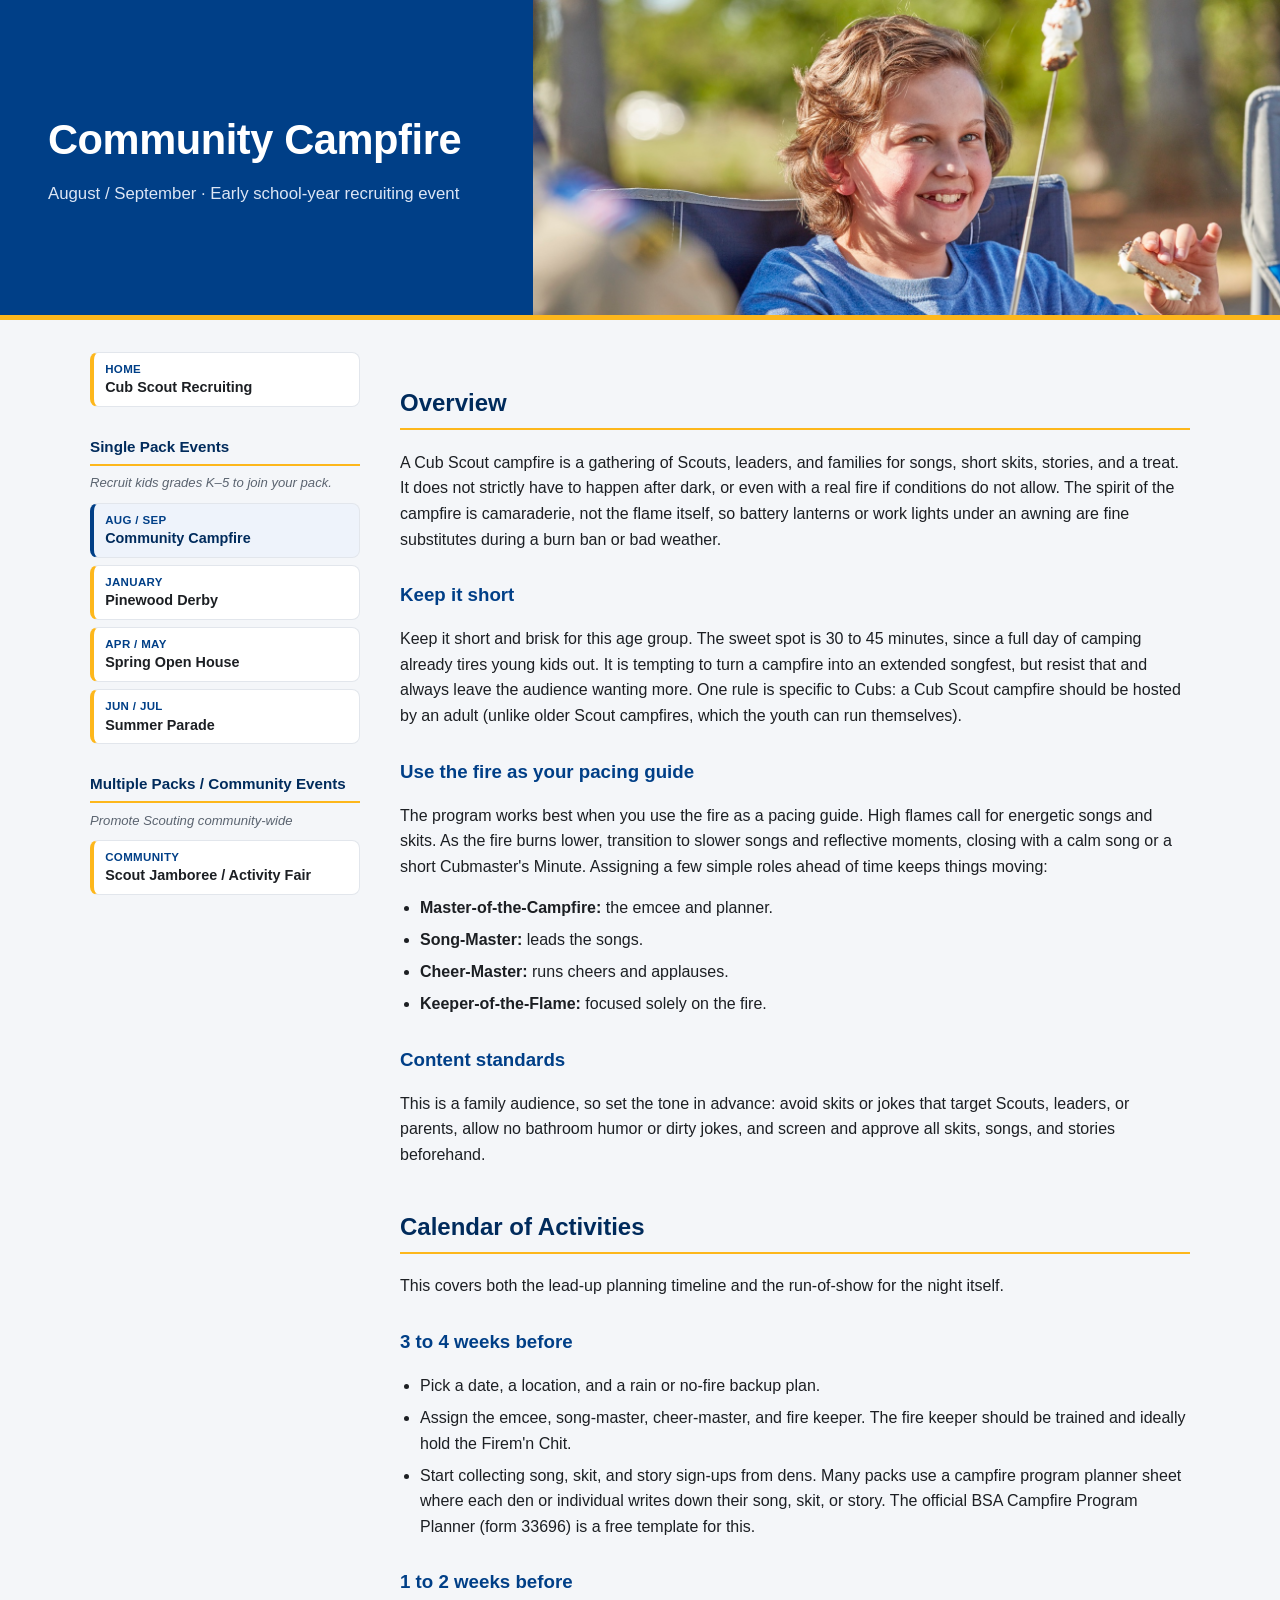
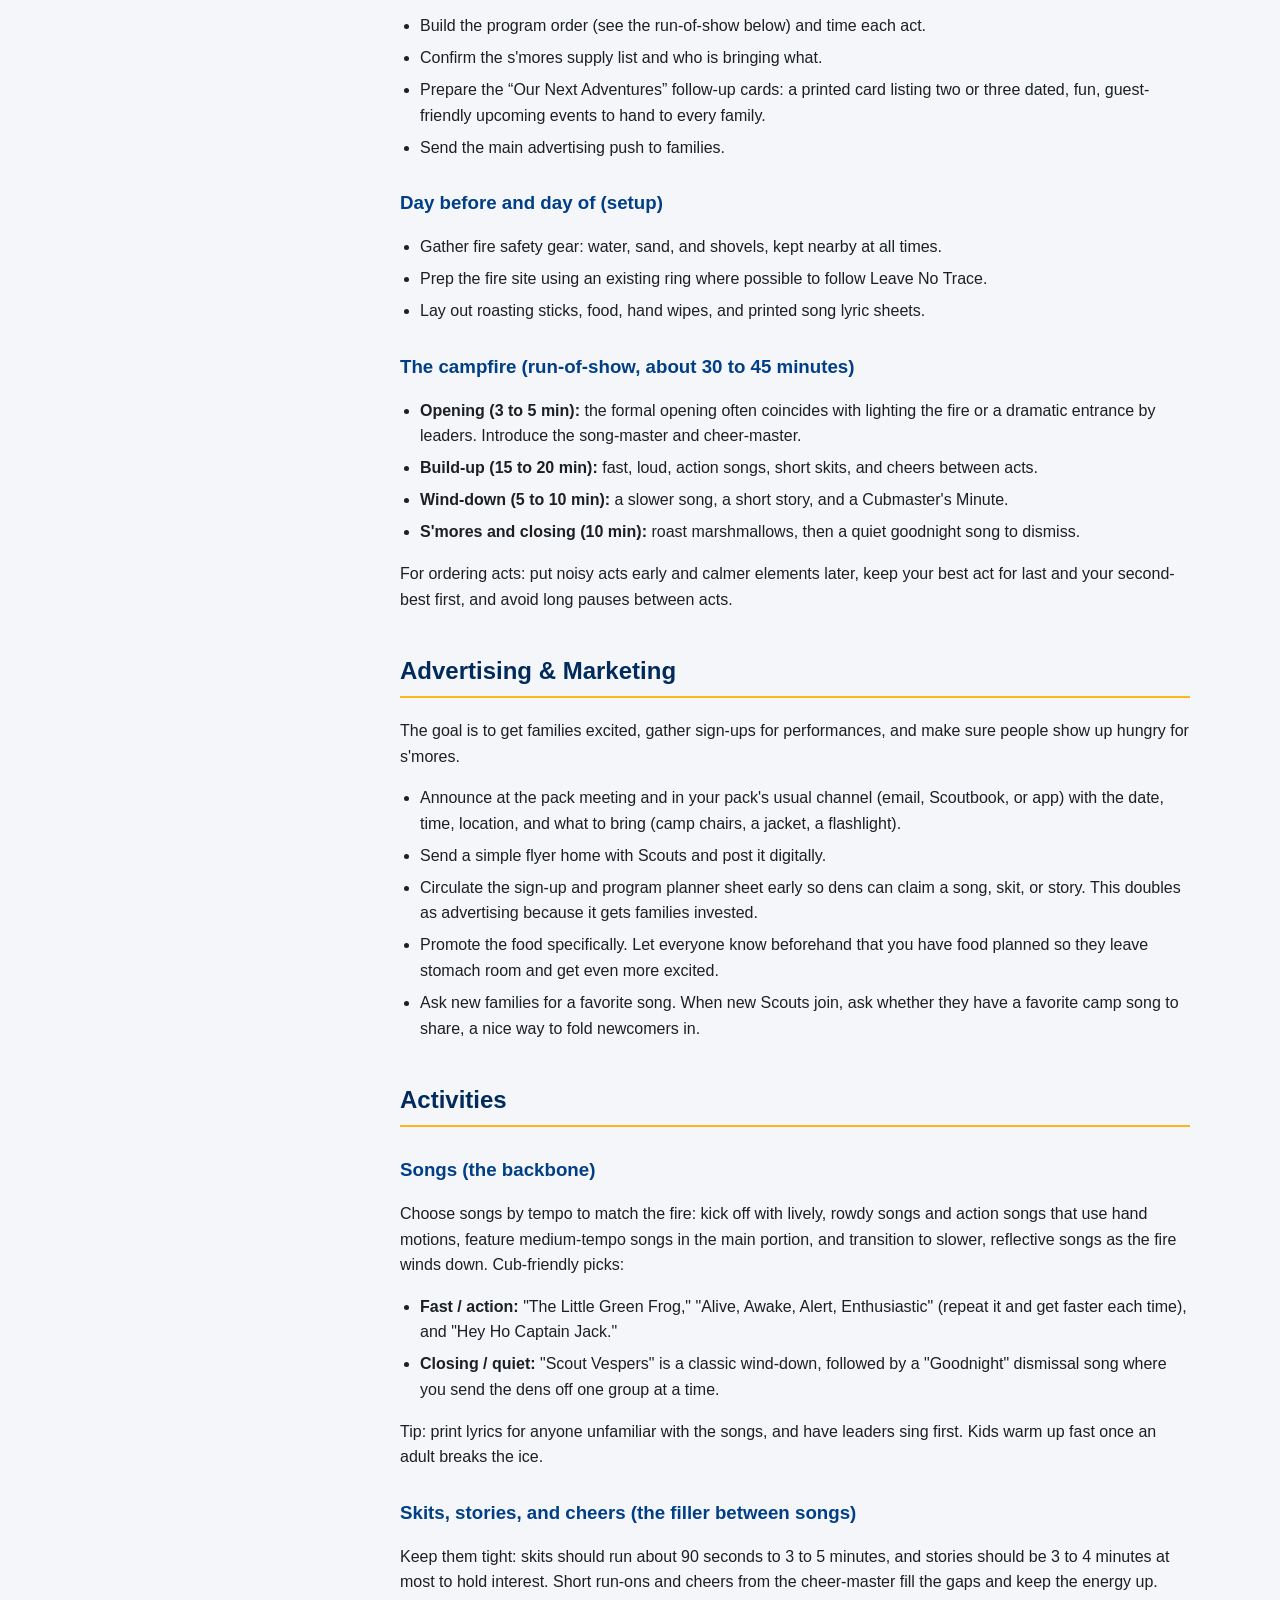
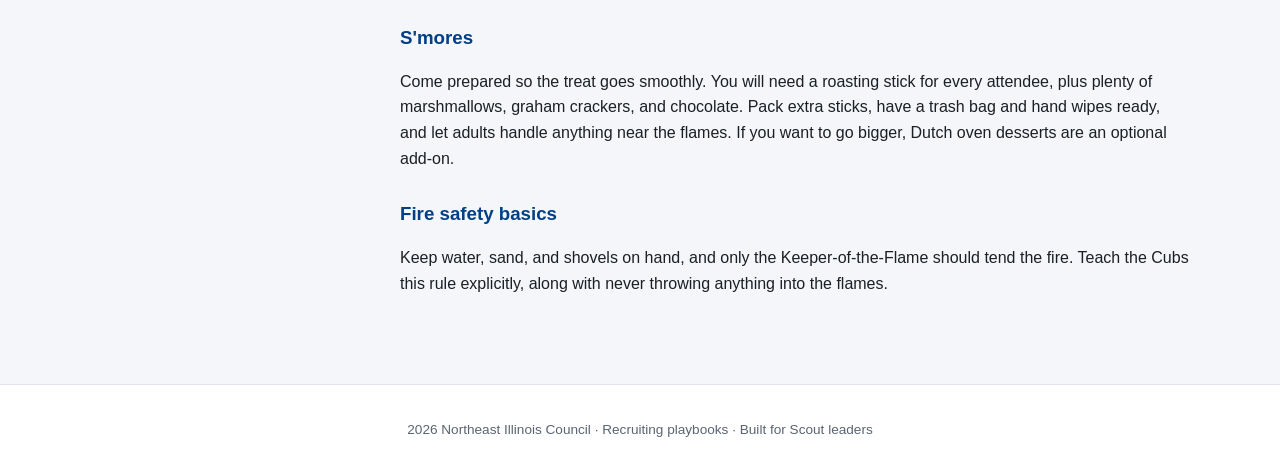
==== events/community-campfire.html @ aeb097b3 "content: add Our Next Adventures follow-up card step to all event pages; main page polish - Add a "p" ====
<!DOCTYPE html>
<html lang="en">
<head>
  <meta charset="UTF-8">
  <meta name="viewport" content="width=device-width, initial-scale=1.0">
  <title>Community Campfire: Cub Scout Recruiting</title>
  <meta name="description" content="August/September early school-year Community Campfire recruiting event playbook.">
  <link rel="stylesheet" href="../styles.css">
</head>
<body>
  <header class="site-header">
    <div class="hero">
      <h1>Community Campfire</h1>
      <p class="tagline">August / September &middot; Early school-year recruiting event</p>
    </div>
    <img class="hero-image" src="../images/community-campfire-hero.jpeg" alt="Community Campfire recruiting event">
  </header>

  <div class="layout">
    <aside class="sidebar" id="site-nav"></aside>

    <main class="content article">
    <section>
      <h2>Overview</h2>
      <p>A Cub Scout campfire is a gathering of Scouts, leaders, and families for songs, short skits, stories, and a treat. It does not strictly have to happen after dark, or even with a real fire if conditions do not allow. The spirit of the campfire is camaraderie, not the flame itself, so battery lanterns or work lights under an awning are fine substitutes during a burn ban or bad weather.</p>

      <h3>Keep it short</h3>
      <p>Keep it short and brisk for this age group. The sweet spot is 30 to 45 minutes, since a full day of camping already tires young kids out. It is tempting to turn a campfire into an extended songfest, but resist that and always leave the audience wanting more. One rule is specific to Cubs: a Cub Scout campfire should be hosted by an adult (unlike older Scout campfires, which the youth can run themselves).</p>

      <h3>Use the fire as your pacing guide</h3>
      <p>The program works best when you use the fire as a pacing guide. High flames call for energetic songs and skits. As the fire burns lower, transition to slower songs and reflective moments, closing with a calm song or a short Cubmaster's Minute. Assigning a few simple roles ahead of time keeps things moving:</p>
      <ul>
        <li><strong>Master-of-the-Campfire:</strong> the emcee and planner.</li>
        <li><strong>Song-Master:</strong> leads the songs.</li>
        <li><strong>Cheer-Master:</strong> runs cheers and applauses.</li>
        <li><strong>Keeper-of-the-Flame:</strong> focused solely on the fire.</li>
      </ul>

      <h3>Content standards</h3>
      <p>This is a family audience, so set the tone in advance: avoid skits or jokes that target Scouts, leaders, or parents, allow no bathroom humor or dirty jokes, and screen and approve all skits, songs, and stories beforehand.</p>
    </section>

    <section>
      <h2>Calendar of Activities</h2>
      <p>This covers both the lead-up planning timeline and the run-of-show for the night itself.</p>

      <h3>3 to 4 weeks before</h3>
      <ul>
        <li>Pick a date, a location, and a rain or no-fire backup plan.</li>
        <li>Assign the emcee, song-master, cheer-master, and fire keeper. The fire keeper should be trained and ideally hold the Firem'n Chit.</li>
        <li>Start collecting song, skit, and story sign-ups from dens. Many packs use a campfire program planner sheet where each den or individual writes down their song, skit, or story. The official BSA Campfire Program Planner (form 33696) is a free template for this.</li>
      </ul>

      <h3>1 to 2 weeks before</h3>
      <ul>
        <li>Build the program order (see the run-of-show below) and time each act.</li>
        <li>Confirm the s'mores supply list and who is bringing what.</li>
        <li>Prepare the &ldquo;Our Next Adventures&rdquo; follow-up cards: a printed card listing two or three dated, fun, guest-friendly upcoming events to hand to every family.</li>
        <li>Send the main advertising push to families.</li>
      </ul>

      <h3>Day before and day of (setup)</h3>
      <ul>
        <li>Gather fire safety gear: water, sand, and shovels, kept nearby at all times.</li>
        <li>Prep the fire site using an existing ring where possible to follow Leave No Trace.</li>
        <li>Lay out roasting sticks, food, hand wipes, and printed song lyric sheets.</li>
      </ul>

      <h3>The campfire (run-of-show, about 30 to 45 minutes)</h3>
      <ul>
        <li><strong>Opening (3 to 5 min):</strong> the formal opening often coincides with lighting the fire or a dramatic entrance by leaders. Introduce the song-master and cheer-master.</li>
        <li><strong>Build-up (15 to 20 min):</strong> fast, loud, action songs, short skits, and cheers between acts.</li>
        <li><strong>Wind-down (5 to 10 min):</strong> a slower song, a short story, and a Cubmaster's Minute.</li>
        <li><strong>S'mores and closing (10 min):</strong> roast marshmallows, then a quiet goodnight song to dismiss.</li>
      </ul>
      <p>For ordering acts: put noisy acts early and calmer elements later, keep your best act for last and your second-best first, and avoid long pauses between acts.</p>
    </section>

    <section>
      <h2>Advertising &amp; Marketing</h2>
      <p>The goal is to get families excited, gather sign-ups for performances, and make sure people show up hungry for s'mores.</p>
      <ul>
        <li>Announce at the pack meeting and in your pack's usual channel (email, Scoutbook, or app) with the date, time, location, and what to bring (camp chairs, a jacket, a flashlight).</li>
        <li>Send a simple flyer home with Scouts and post it digitally.</li>
        <li>Circulate the sign-up and program planner sheet early so dens can claim a song, skit, or story. This doubles as advertising because it gets families invested.</li>
        <li>Promote the food specifically. Let everyone know beforehand that you have food planned so they leave stomach room and get even more excited.</li>
        <li>Ask new families for a favorite song. When new Scouts join, ask whether they have a favorite camp song to share, a nice way to fold newcomers in.</li>
      </ul>
    </section>

    <section>
      <h2>Activities</h2>

      <h3>Songs (the backbone)</h3>
      <p>Choose songs by tempo to match the fire: kick off with lively, rowdy songs and action songs that use hand motions, feature medium-tempo songs in the main portion, and transition to slower, reflective songs as the fire winds down. Cub-friendly picks:</p>
      <ul>
        <li><strong>Fast / action:</strong> "The Little Green Frog," "Alive, Awake, Alert, Enthusiastic" (repeat it and get faster each time), and "Hey Ho Captain Jack."</li>
        <li><strong>Closing / quiet:</strong> "Scout Vespers" is a classic wind-down, followed by a "Goodnight" dismissal song where you send the dens off one group at a time.</li>
      </ul>
      <p>Tip: print lyrics for anyone unfamiliar with the songs, and have leaders sing first. Kids warm up fast once an adult breaks the ice.</p>

      <h3>Skits, stories, and cheers (the filler between songs)</h3>
      <p>Keep them tight: skits should run about 90 seconds to 3 to 5 minutes, and stories should be 3 to 4 minutes at most to hold interest. Short run-ons and cheers from the cheer-master fill the gaps and keep the energy up.</p>

      <h3>S'mores</h3>
      <p>Come prepared so the treat goes smoothly. You will need a roasting stick for every attendee, plus plenty of marshmallows, graham crackers, and chocolate. Pack extra sticks, have a trash bag and hand wipes ready, and let adults handle anything near the flames. If you want to go bigger, Dutch oven desserts are an optional add-on.</p>

      <h3>Fire safety basics</h3>
      <p>Keep water, sand, and shovels on hand, and only the Keeper-of-the-Flame should tend the fire. Teach the Cubs this rule explicitly, along with never throwing anything into the flames.</p>
    </section>
  </main>
  </div>

  <footer class="site-footer">
    <div class="inner">
      <p id="site-footer-text">Northeast Illinois Council &middot; Recruiting playbooks &middot; Built for Scout leaders</p>
    </div>
  </footer>
  <script src="../nav.js"></script>
</body>
</html>
---- styles.css ----
/* Cub Scout Recruiting — shared styles
   Static-site friendly: no external dependencies, served as-is from R2. */

:root {
  --scout-blue: #003f87;      /* BSA blue */
  --scout-blue-dark: #002b5c;
  --scout-gold: #ce1126;      /* accent red */
  --scout-yellow: #fdb71c;    /* BSA gold */
  --ink: #1c1f23;
  --muted: #5b6470;
  --paper: #ffffff;
  --bg: #f4f6f9;
  --border: #e2e6ec;
  --radius: 10px;
  --maxw: 860px;
}

* { box-sizing: border-box; }

html { -webkit-text-size-adjust: 100%; }

body {
  margin: 0;
  font-family: -apple-system, BlinkMacSystemFont, "Segoe UI", Roboto, Helvetica, Arial, sans-serif;
  line-height: 1.6;
  color: var(--ink);
  background: var(--bg);
}

a { color: var(--scout-blue); }
a:hover { color: var(--scout-blue-dark); }

/* ---- Header / hero ---- */
.site-header {
  background: var(--scout-blue);
  color: #fff;
  border-bottom: 5px solid var(--scout-yellow);
  display: grid;
  grid-template-columns: 5fr 7fr;
  align-items: stretch;
  min-height: 320px;
}

.hero {
  display: flex;
  flex-direction: column;
  justify-content: center;
  padding: 2.5rem clamp(1.25rem, 4vw, 3rem);
}

.hero h1 {
  margin: 0 0 .5rem;
  font-size: clamp(1.8rem, 4vw, 2.6rem);
  letter-spacing: -0.01em;
}

.hero .tagline {
  margin: 0;
  font-size: 1.05rem;
  color: #dce6f5;
  max-width: 60ch;
}

.hero-image {
  width: 100%;
  height: 100%;
  object-fit: cover;
  object-position: center top; /* anchor crop to top so faces stay in frame */
  display: block;
}

/* Stack hero on narrow screens: image on top, text below */
@media (max-width: 760px) {
  .site-header {
    grid-template-columns: 1fr;
    min-height: 0;
  }
  .site-header .hero { order: 2; }
  .site-header .hero-image {
    order: 1;
    height: auto;
    max-height: 280px;
  }
}

/* ---- Layout ---- */
main {
  max-width: var(--maxw);
  margin: 0 auto;
  padding: 2rem 1.25rem 3rem;
}

/* Two-column layout: left nav sidebar + content */
.layout {
  max-width: 1140px;
  margin: 0 auto;
  padding: 2rem 1.25rem 3rem;
  display: grid;
  grid-template-columns: 270px 1fr;
  gap: 2.5rem;
  align-items: start;
}

.layout main { max-width: none; margin: 0; padding: 0; }

.sidebar { position: sticky; top: 1rem; }

.nav-group { margin-bottom: 1.75rem; }

.nav-group h2 {
  font-size: .95rem;
  color: var(--scout-blue-dark);
  border-bottom: 2px solid var(--scout-yellow);
  padding-bottom: .3rem;
  margin: 0 0 .4rem;
}

.nav-group .objective {
  font-size: .82rem;
  margin: 0 0 .6rem;
}

.side-nav {
  list-style: none;
  margin: 0;
  padding: 0;
  display: grid;
  gap: .45rem;
}

.side-nav a {
  display: block;
  background: var(--paper);
  border: 1px solid var(--border);
  border-left: 4px solid var(--scout-yellow);
  border-radius: 8px;
  padding: .55rem .7rem;
  text-decoration: none;
  color: var(--ink);
  font-weight: 600;
  font-size: .9rem;
  line-height: 1.3;
  transition: border-color .15s, box-shadow .15s, transform .05s;
}

.side-nav a:hover {
  border-left-color: var(--scout-blue);
  box-shadow: 0 2px 8px rgba(0, 63, 135, 0.08);
  transform: translateY(-1px);
}

.side-nav .when {
  display: block;
  color: var(--scout-blue);
  font-weight: 700;
  font-size: .72rem;
  text-transform: uppercase;
  letter-spacing: .03em;
  margin-bottom: .1rem;
}

/* Current page in the shared nav */
.side-nav a[aria-current="page"] {
  border-left-color: var(--scout-blue);
  background: #eef3fb;
  color: var(--scout-blue-dark);
}

@media (max-width: 760px) {
  .layout {
    grid-template-columns: 1fr;
    gap: 1.5rem;
  }
  .sidebar { position: static; }
}

section { margin-bottom: 2.5rem; }

.intro p { font-size: 1.05rem; }

h2 {
  color: var(--scout-blue-dark);
  border-bottom: 2px solid var(--scout-yellow);
  padding-bottom: .35rem;
  margin-top: 2rem;
}

.objective {
  font-style: italic;
  color: var(--muted);
  margin: .25rem 0 1rem;
}

/* ---- Playbook link cards ---- */
.playbook-list {
  list-style: none;
  margin: 0;
  padding: 0;
  display: grid;
  gap: .75rem;
}

.playbook-list a {
  display: block;
  background: var(--paper);
  border: 1px solid var(--border);
  border-left: 5px solid var(--scout-yellow);
  border-radius: var(--radius);
  padding: .9rem 1.1rem;
  text-decoration: none;
  color: var(--ink);
  font-weight: 600;
  transition: border-color .15s, transform .05s, box-shadow .15s;
}

.playbook-list a:hover {
  border-left-color: var(--scout-blue);
  box-shadow: 0 2px 10px rgba(0, 63, 135, 0.08);
  transform: translateY(-1px);
}

.playbook-list .when {
  display: inline-block;
  min-width: 7.5rem;
  color: var(--scout-blue);
  font-weight: 700;
}

/* ---- Breadcrumb / back link on subpages ---- */
.breadcrumb {
  max-width: var(--maxw);
  margin: 0 auto;
  padding: 1rem 1.25rem 0;
  font-size: .9rem;
}

/* ---- Footer ---- */
.site-footer {
  border-top: 1px solid var(--border);
  background: var(--paper);
  color: var(--muted);
  font-size: .85rem;
}

.site-footer .inner {
  max-width: var(--maxw);
  margin: 0 auto;
  padding: 1.25rem;
  text-align: center;
}

/* ---- Article / playbook content ---- */
.article h3 {
  color: var(--scout-blue);
  margin-top: 1.75rem;
  margin-bottom: .4rem;
}

.article h4 {
  color: var(--scout-blue-dark);
  font-size: 1.05rem;
  margin-top: 1.25rem;
  margin-bottom: .3rem;
}

.article ul { padding-left: 1.25rem; }
.article li { margin-bottom: .4rem; }

/* Highlighted callout / pull box */
.callout {
  background: #eef3fb;
  border: 1px solid #d4e0f2;
  border-left: 5px solid var(--scout-blue);
  border-radius: var(--radius);
  padding: 1rem 1.25rem;
  margin: 1.5rem 0;
  text-align: center;
  font-weight: 600;
  color: var(--scout-blue-dark);
}

.callout .lead { display: block; font-weight: 700; margin-bottom: .25rem; }

/* Comparison table (old way vs new way) */
.compare {
  width: 100%;
  border-collapse: collapse;
  margin: 1.25rem 0;
  font-size: .95rem;
}

.compare th, .compare td {
  border: 1px solid var(--border);
  padding: .65rem .85rem;
  text-align: left;
  vertical-align: top;
}

.compare thead th {
  background: var(--scout-blue);
  color: #fff;
}

.compare tbody tr:nth-child(even) td { background: #f8fafc; }

.compare td.new { color: var(--scout-blue-dark); font-weight: 600; }

/* Activities reference table */
.activity-table {
  width: 100%;
  border-collapse: collapse;
  margin: 1.25rem 0;
  font-size: .92rem;
}

.activity-table th,
.activity-table td {
  border: 1px solid var(--border);
  padding: .55rem .7rem;
  text-align: left;
  vertical-align: top;
}

.activity-table thead th {
  background: var(--scout-blue);
  color: #fff;
}

.activity-table tbody td:first-child {
  font-weight: 600;
  color: var(--scout-blue-dark);
  width: 22%;
}

.activity-table tr.cat th {
  background: var(--scout-yellow);
  color: var(--scout-blue-dark);
  font-size: .78rem;
  text-transform: uppercase;
  letter-spacing: .04em;
}

/* ---- Subpage placeholder ---- */
.placeholder {
  background: var(--paper);
  border: 1px dashed var(--border);
  border-radius: var(--radius);
  padding: 1.5rem;
  color: var(--muted);
}
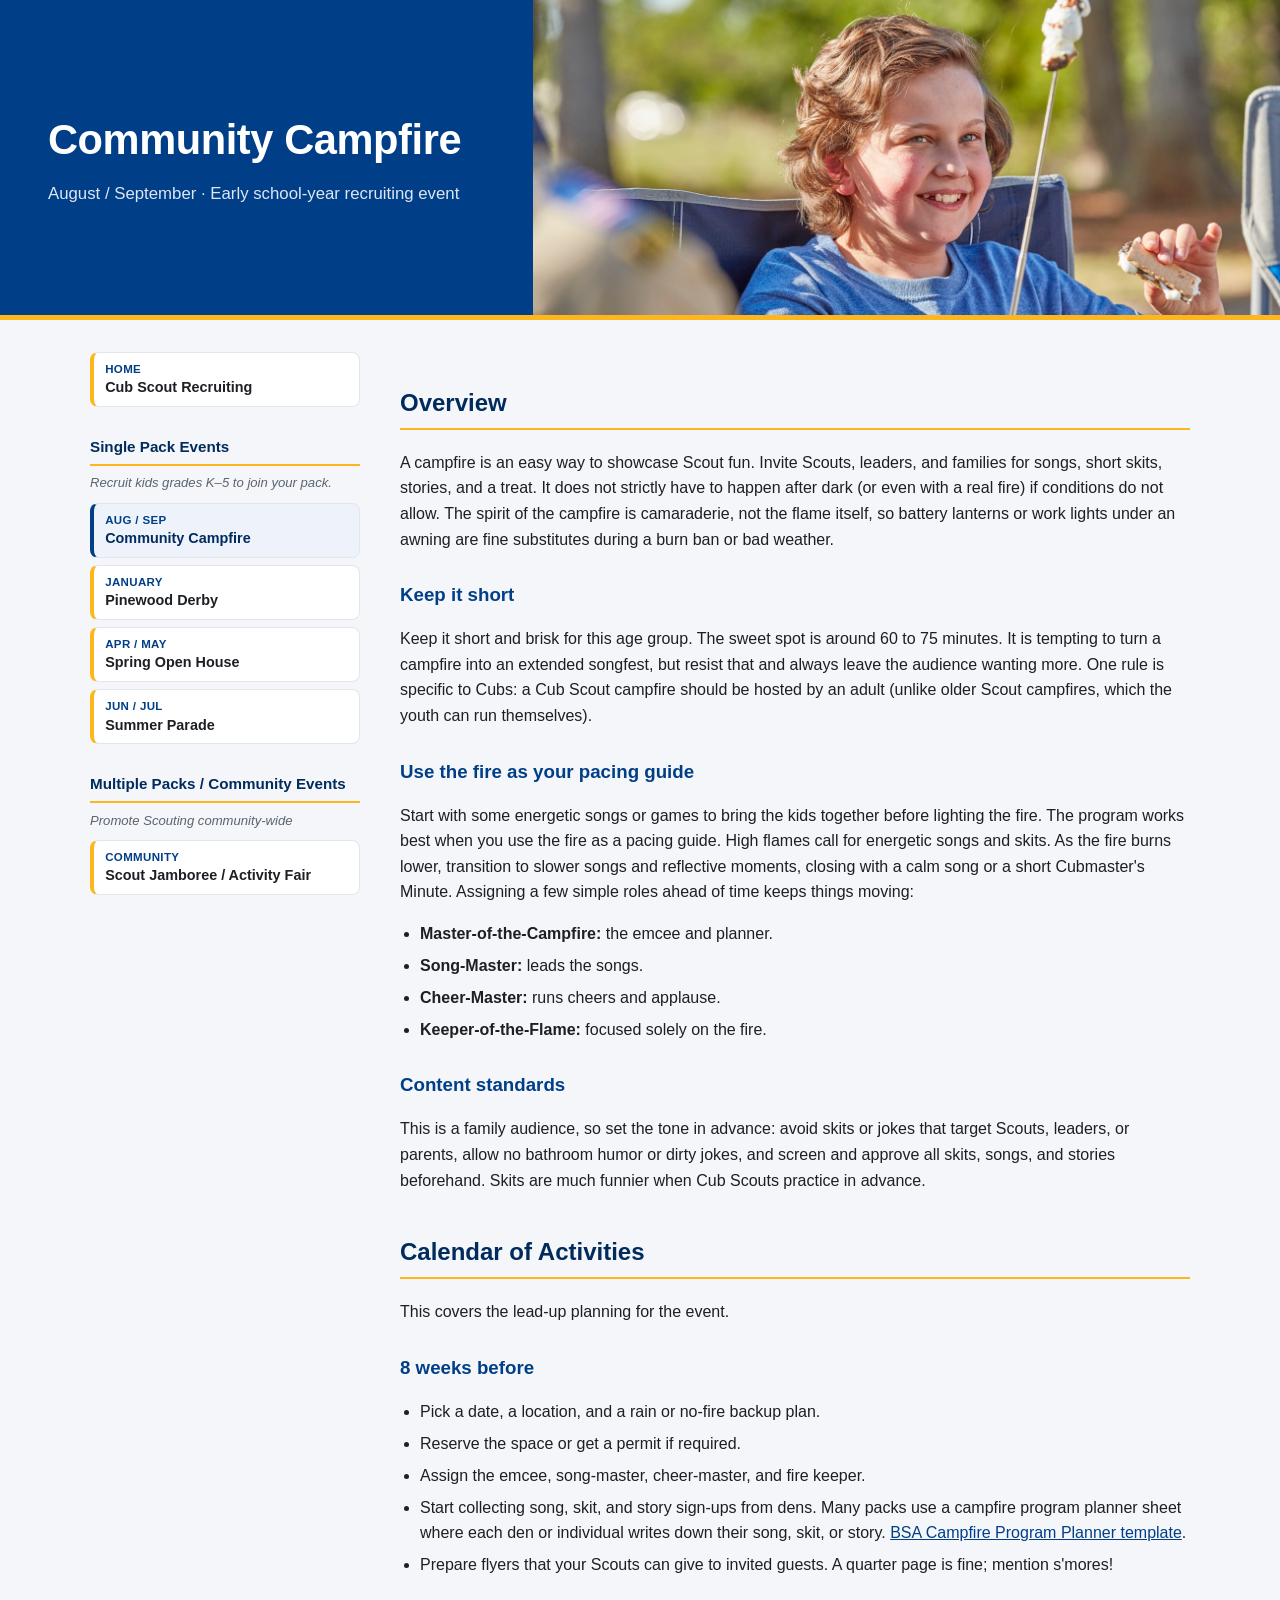
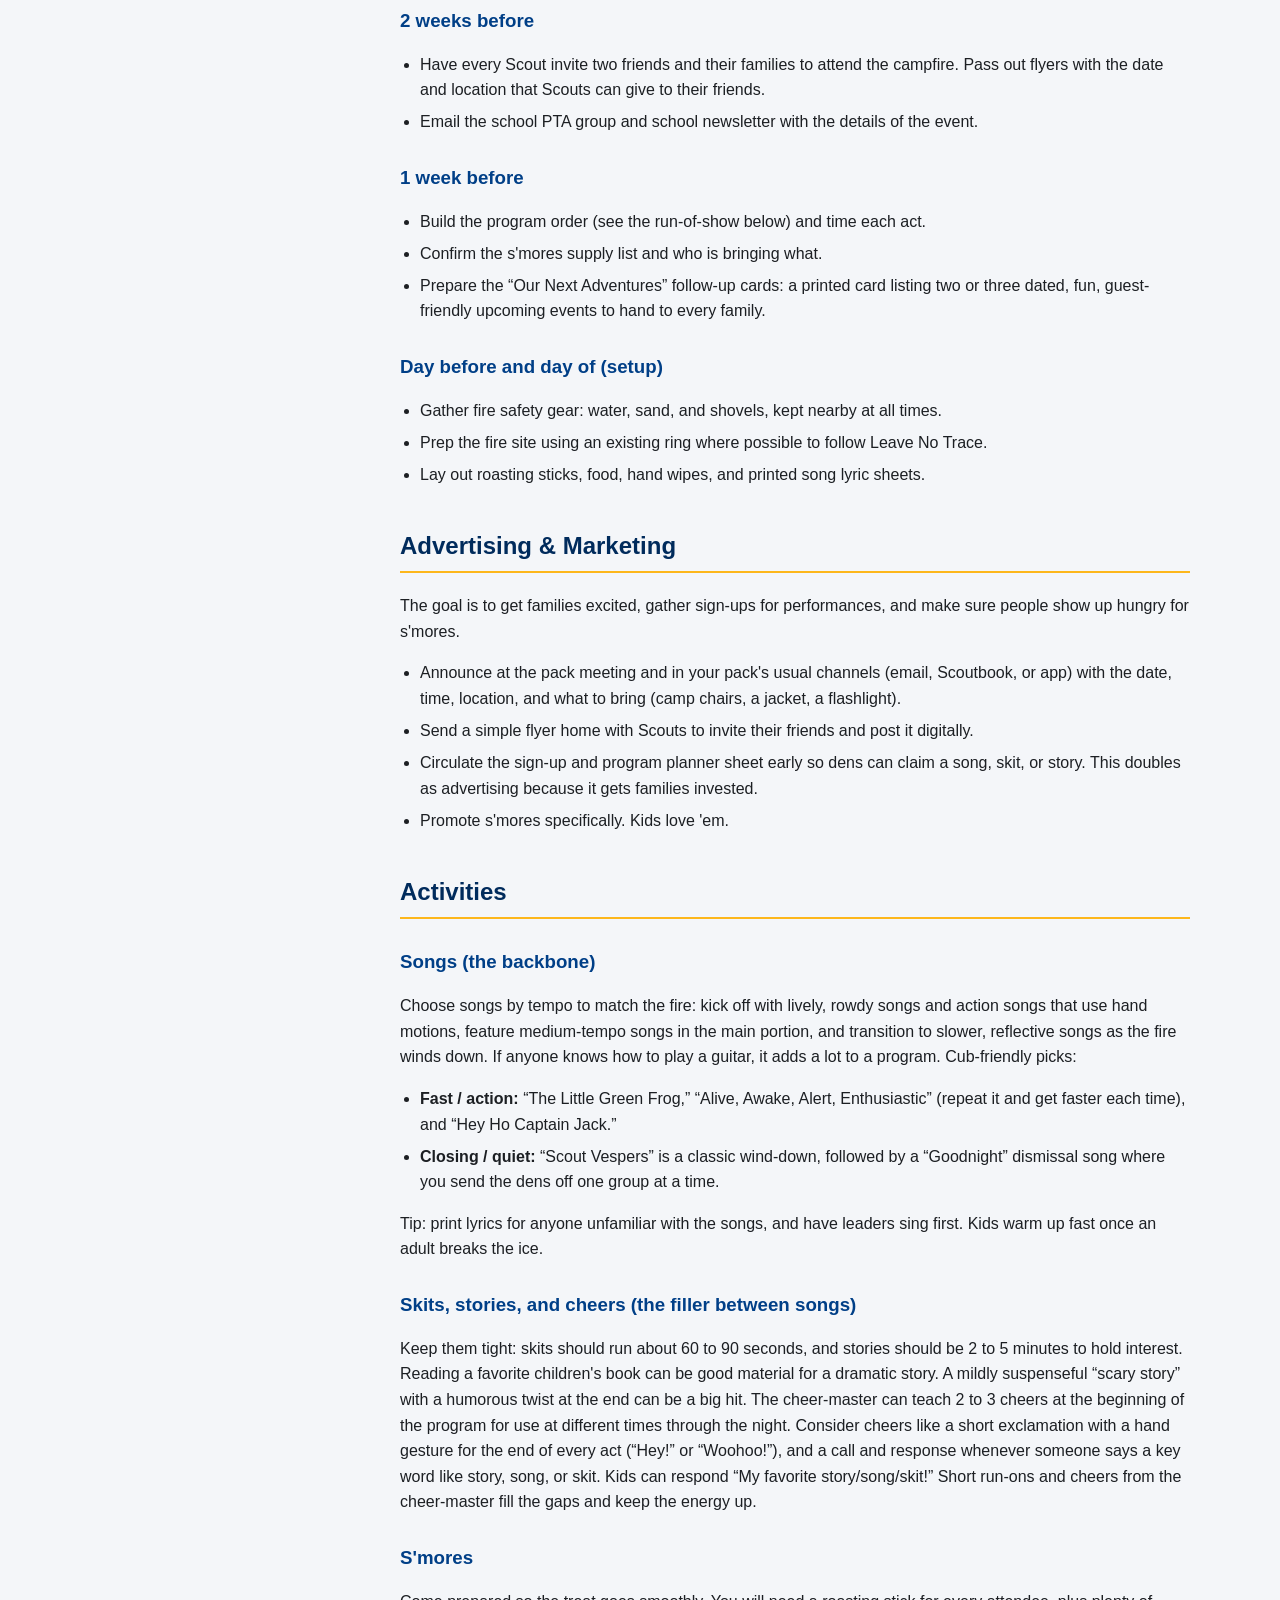
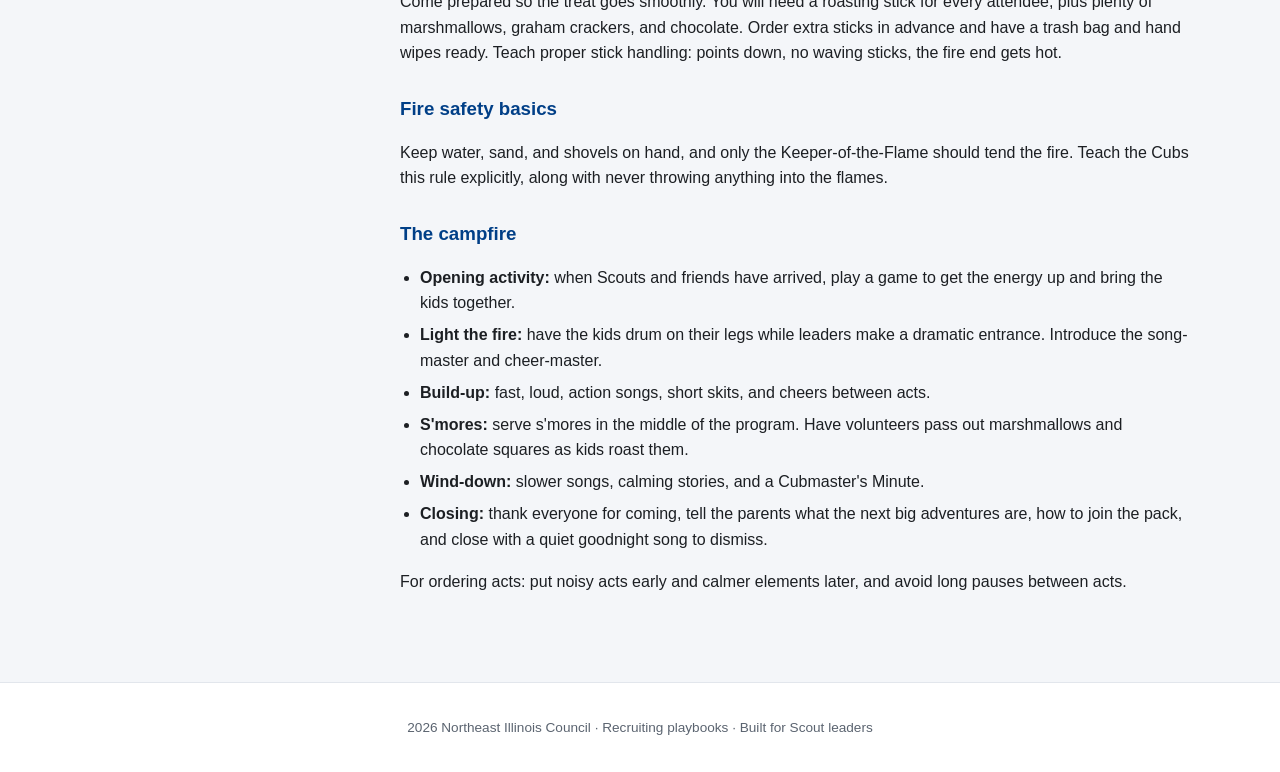
==== commit def8ce3f: "content: polish Community Campfire page - Fix typos/grammar (applause, "if anyone", subject-verb agr" ====
--- a/events/community-campfire.html
+++ b/events/community-campfire.html
@@ -22,41 +22,48 @@
     <main class="content article">
     <section>
       <h2>Overview</h2>
-      <p>A Cub Scout campfire is a gathering of Scouts, leaders, and families for songs, short skits, stories, and a treat. It does not strictly have to happen after dark, or even with a real fire if conditions do not allow. The spirit of the campfire is camaraderie, not the flame itself, so battery lanterns or work lights under an awning are fine substitutes during a burn ban or bad weather.</p>
+      <p>A campfire is an easy way to showcase Scout fun. Invite Scouts, leaders, and families for songs, short skits, stories, and a treat. It does not strictly have to happen after dark (or even with a real fire) if conditions do not allow. The spirit of the campfire is camaraderie, not the flame itself, so battery lanterns or work lights under an awning are fine substitutes during a burn ban or bad weather.</p>
 
       <h3>Keep it short</h3>
-      <p>Keep it short and brisk for this age group. The sweet spot is 30 to 45 minutes, since a full day of camping already tires young kids out. It is tempting to turn a campfire into an extended songfest, but resist that and always leave the audience wanting more. One rule is specific to Cubs: a Cub Scout campfire should be hosted by an adult (unlike older Scout campfires, which the youth can run themselves).</p>
+      <p>Keep it short and brisk for this age group. The sweet spot is around 60 to 75 minutes. It is tempting to turn a campfire into an extended songfest, but resist that and always leave the audience wanting more. One rule is specific to Cubs: a Cub Scout campfire should be hosted by an adult (unlike older Scout campfires, which the youth can run themselves).</p>
 
       <h3>Use the fire as your pacing guide</h3>
-      <p>The program works best when you use the fire as a pacing guide. High flames call for energetic songs and skits. As the fire burns lower, transition to slower songs and reflective moments, closing with a calm song or a short Cubmaster's Minute. Assigning a few simple roles ahead of time keeps things moving:</p>
+      <p>Start with some energetic songs or games to bring the kids together before lighting the fire. The program works best when you use the fire as a pacing guide. High flames call for energetic songs and skits. As the fire burns lower, transition to slower songs and reflective moments, closing with a calm song or a short Cubmaster's Minute. Assigning a few simple roles ahead of time keeps things moving:</p>
       <ul>
         <li><strong>Master-of-the-Campfire:</strong> the emcee and planner.</li>
         <li><strong>Song-Master:</strong> leads the songs.</li>
-        <li><strong>Cheer-Master:</strong> runs cheers and applauses.</li>
+        <li><strong>Cheer-Master:</strong> runs cheers and applause.</li>
         <li><strong>Keeper-of-the-Flame:</strong> focused solely on the fire.</li>
       </ul>
 
       <h3>Content standards</h3>
-      <p>This is a family audience, so set the tone in advance: avoid skits or jokes that target Scouts, leaders, or parents, allow no bathroom humor or dirty jokes, and screen and approve all skits, songs, and stories beforehand.</p>
+      <p>This is a family audience, so set the tone in advance: avoid skits or jokes that target Scouts, leaders, or parents, allow no bathroom humor or dirty jokes, and screen and approve all skits, songs, and stories beforehand. Skits are much funnier when Cub Scouts practice in advance.</p>
     </section>
 
     <section>
       <h2>Calendar of Activities</h2>
-      <p>This covers both the lead-up planning timeline and the run-of-show for the night itself.</p>
+      <p>This covers the lead-up planning for the event.</p>
 
-      <h3>3 to 4 weeks before</h3>
+      <h3>8 weeks before</h3>
       <ul>
         <li>Pick a date, a location, and a rain or no-fire backup plan.</li>
-        <li>Assign the emcee, song-master, cheer-master, and fire keeper. The fire keeper should be trained and ideally hold the Firem'n Chit.</li>
-        <li>Start collecting song, skit, and story sign-ups from dens. Many packs use a campfire program planner sheet where each den or individual writes down their song, skit, or story. The official BSA Campfire Program Planner (form 33696) is a free template for this.</li>
+        <li>Reserve the space or get a permit if required.</li>
+        <li>Assign the emcee, song-master, cheer-master, and fire keeper.</li>
+        <li>Start collecting song, skit, and story sign-ups from dens. Many packs use a campfire program planner sheet where each den or individual writes down their song, skit, or story. <a href="https://filestore.scouting.org/filestore/pdf/33696.pdf">BSA Campfire Program Planner template</a>.</li>
+        <li>Prepare flyers that your Scouts can give to invited guests. A quarter page is fine; mention s'mores!</li>
       </ul>
 
-      <h3>1 to 2 weeks before</h3>
+      <h3>2 weeks before</h3>
+      <ul>
+        <li>Have every Scout invite two friends and their families to attend the campfire. Pass out flyers with the date and location that Scouts can give to their friends.</li>
+        <li>Email the school PTA group and school newsletter with the details of the event.</li>
+      </ul>
+
+      <h3>1 week before</h3>
       <ul>
         <li>Build the program order (see the run-of-show below) and time each act.</li>
         <li>Confirm the s'mores supply list and who is bringing what.</li>
         <li>Prepare the &ldquo;Our Next Adventures&rdquo; follow-up cards: a printed card listing two or three dated, fun, guest-friendly upcoming events to hand to every family.</li>
-        <li>Send the main advertising push to families.</li>
       </ul>
 
       <h3>Day before and day of (setup)</h3>
@@ -65,26 +72,16 @@
         <li>Prep the fire site using an existing ring where possible to follow Leave No Trace.</li>
         <li>Lay out roasting sticks, food, hand wipes, and printed song lyric sheets.</li>
       </ul>
-
-      <h3>The campfire (run-of-show, about 30 to 45 minutes)</h3>
-      <ul>
-        <li><strong>Opening (3 to 5 min):</strong> the formal opening often coincides with lighting the fire or a dramatic entrance by leaders. Introduce the song-master and cheer-master.</li>
-        <li><strong>Build-up (15 to 20 min):</strong> fast, loud, action songs, short skits, and cheers between acts.</li>
-        <li><strong>Wind-down (5 to 10 min):</strong> a slower song, a short story, and a Cubmaster's Minute.</li>
-        <li><strong>S'mores and closing (10 min):</strong> roast marshmallows, then a quiet goodnight song to dismiss.</li>
-      </ul>
-      <p>For ordering acts: put noisy acts early and calmer elements later, keep your best act for last and your second-best first, and avoid long pauses between acts.</p>
     </section>
 
     <section>
       <h2>Advertising &amp; Marketing</h2>
       <p>The goal is to get families excited, gather sign-ups for performances, and make sure people show up hungry for s'mores.</p>
       <ul>
-        <li>Announce at the pack meeting and in your pack's usual channel (email, Scoutbook, or app) with the date, time, location, and what to bring (camp chairs, a jacket, a flashlight).</li>
-        <li>Send a simple flyer home with Scouts and post it digitally.</li>
+        <li>Announce at the pack meeting and in your pack's usual channels (email, Scoutbook, or app) with the date, time, location, and what to bring (camp chairs, a jacket, a flashlight).</li>
+        <li>Send a simple flyer home with Scouts to invite their friends and post it digitally.</li>
         <li>Circulate the sign-up and program planner sheet early so dens can claim a song, skit, or story. This doubles as advertising because it gets families invested.</li>
-        <li>Promote the food specifically. Let everyone know beforehand that you have food planned so they leave stomach room and get even more excited.</li>
-        <li>Ask new families for a favorite song. When new Scouts join, ask whether they have a favorite camp song to share, a nice way to fold newcomers in.</li>
+        <li>Promote s'mores specifically. Kids love 'em.</li>
       </ul>
     </section>
 
@@ -92,21 +89,32 @@
       <h2>Activities</h2>
 
       <h3>Songs (the backbone)</h3>
-      <p>Choose songs by tempo to match the fire: kick off with lively, rowdy songs and action songs that use hand motions, feature medium-tempo songs in the main portion, and transition to slower, reflective songs as the fire winds down. Cub-friendly picks:</p>
+      <p>Choose songs by tempo to match the fire: kick off with lively, rowdy songs and action songs that use hand motions, feature medium-tempo songs in the main portion, and transition to slower, reflective songs as the fire winds down. If anyone knows how to play a guitar, it adds a lot to a program. Cub-friendly picks:</p>
       <ul>
-        <li><strong>Fast / action:</strong> "The Little Green Frog," "Alive, Awake, Alert, Enthusiastic" (repeat it and get faster each time), and "Hey Ho Captain Jack."</li>
-        <li><strong>Closing / quiet:</strong> "Scout Vespers" is a classic wind-down, followed by a "Goodnight" dismissal song where you send the dens off one group at a time.</li>
+        <li><strong>Fast / action:</strong> &ldquo;The Little Green Frog,&rdquo; &ldquo;Alive, Awake, Alert, Enthusiastic&rdquo; (repeat it and get faster each time), and &ldquo;Hey Ho Captain Jack.&rdquo;</li>
+        <li><strong>Closing / quiet:</strong> &ldquo;Scout Vespers&rdquo; is a classic wind-down, followed by a &ldquo;Goodnight&rdquo; dismissal song where you send the dens off one group at a time.</li>
       </ul>
       <p>Tip: print lyrics for anyone unfamiliar with the songs, and have leaders sing first. Kids warm up fast once an adult breaks the ice.</p>
 
       <h3>Skits, stories, and cheers (the filler between songs)</h3>
-      <p>Keep them tight: skits should run about 90 seconds to 3 to 5 minutes, and stories should be 3 to 4 minutes at most to hold interest. Short run-ons and cheers from the cheer-master fill the gaps and keep the energy up.</p>
+      <p>Keep them tight: skits should run about 60 to 90 seconds, and stories should be 2 to 5 minutes to hold interest. Reading a favorite children's book can be good material for a dramatic story. A mildly suspenseful &ldquo;scary story&rdquo; with a humorous twist at the end can be a big hit. The cheer-master can teach 2 to 3 cheers at the beginning of the program for use at different times through the night. Consider cheers like a short exclamation with a hand gesture for the end of every act (&ldquo;Hey!&rdquo; or &ldquo;Woohoo!&rdquo;), and a call and response whenever someone says a key word like story, song, or skit. Kids can respond &ldquo;My favorite story/song/skit!&rdquo; Short run-ons and cheers from the cheer-master fill the gaps and keep the energy up.</p>
 
       <h3>S'mores</h3>
-      <p>Come prepared so the treat goes smoothly. You will need a roasting stick for every attendee, plus plenty of marshmallows, graham crackers, and chocolate. Pack extra sticks, have a trash bag and hand wipes ready, and let adults handle anything near the flames. If you want to go bigger, Dutch oven desserts are an optional add-on.</p>
+      <p>Come prepared so the treat goes smoothly. You will need a roasting stick for every attendee, plus plenty of marshmallows, graham crackers, and chocolate. Order extra sticks in advance and have a trash bag and hand wipes ready. Teach proper stick handling: points down, no waving sticks, the fire end gets hot.</p>
 
       <h3>Fire safety basics</h3>
       <p>Keep water, sand, and shovels on hand, and only the Keeper-of-the-Flame should tend the fire. Teach the Cubs this rule explicitly, along with never throwing anything into the flames.</p>
+
+      <h3>The campfire</h3>
+      <ul>
+        <li><strong>Opening activity:</strong> when Scouts and friends have arrived, play a game to get the energy up and bring the kids together.</li>
+        <li><strong>Light the fire:</strong> have the kids drum on their legs while leaders make a dramatic entrance. Introduce the song-master and cheer-master.</li>
+        <li><strong>Build-up:</strong> fast, loud, action songs, short skits, and cheers between acts.</li>
+        <li><strong>S'mores:</strong> serve s'mores in the middle of the program. Have volunteers pass out marshmallows and chocolate squares as kids roast them.</li>
+        <li><strong>Wind-down:</strong> slower songs, calming stories, and a Cubmaster's Minute.</li>
+        <li><strong>Closing:</strong> thank everyone for coming, tell the parents what the next big adventures are, how to join the pack, and close with a quiet goodnight song to dismiss.</li>
+      </ul>
+      <p>For ordering acts: put noisy acts early and calmer elements later, and avoid long pauses between acts.</p>
     </section>
   </main>
   </div>
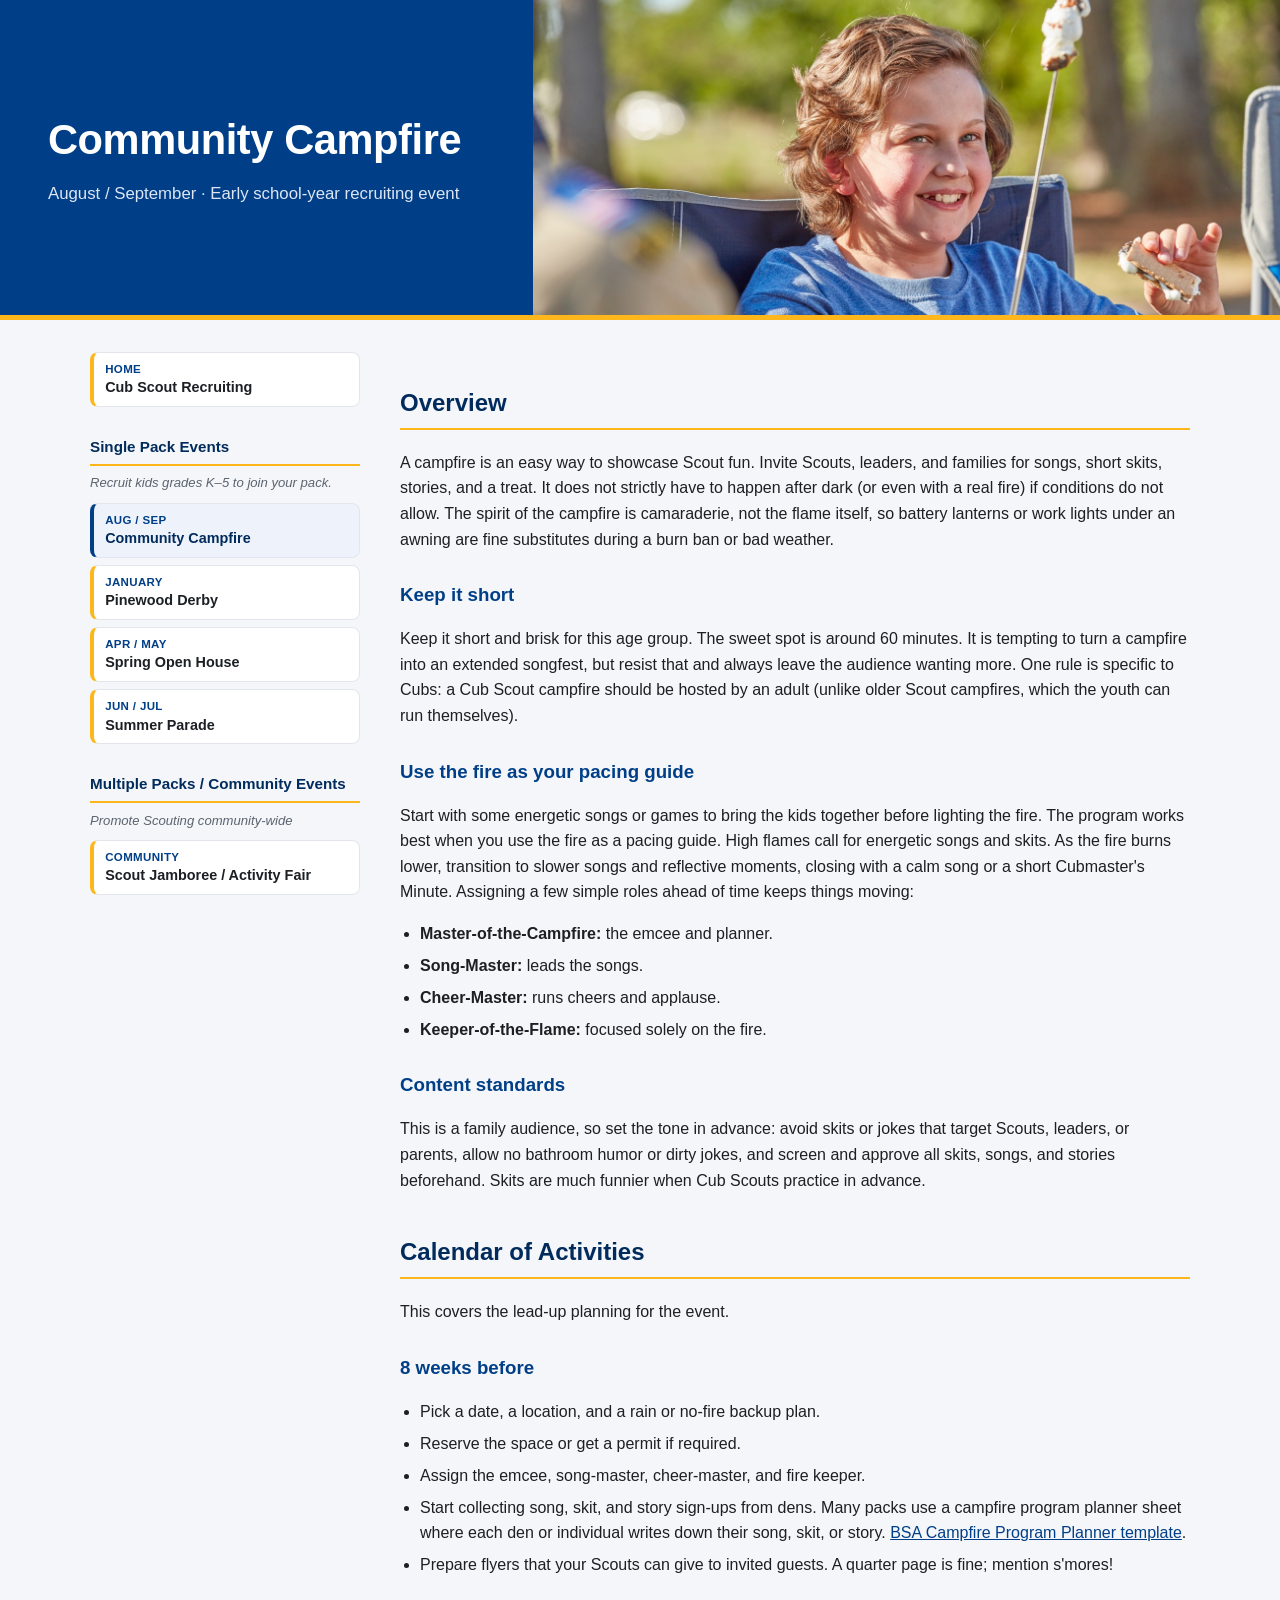
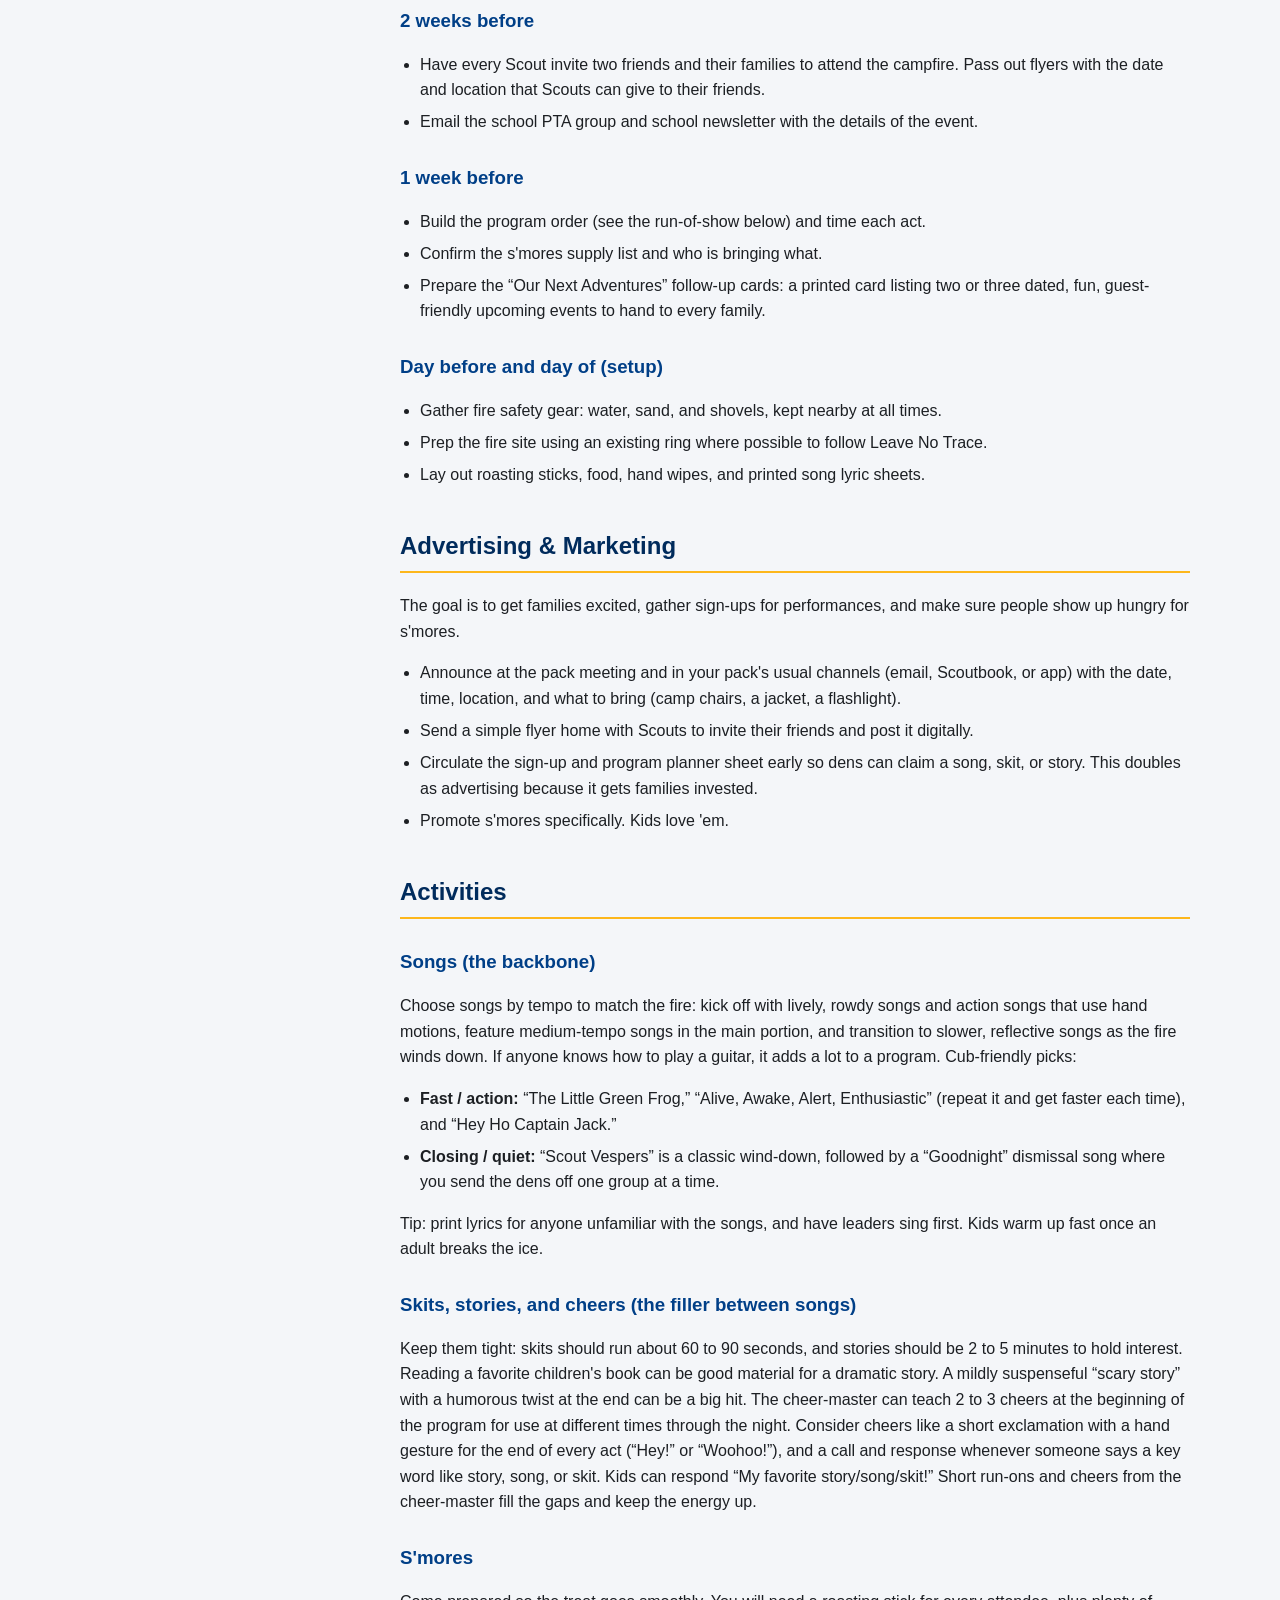
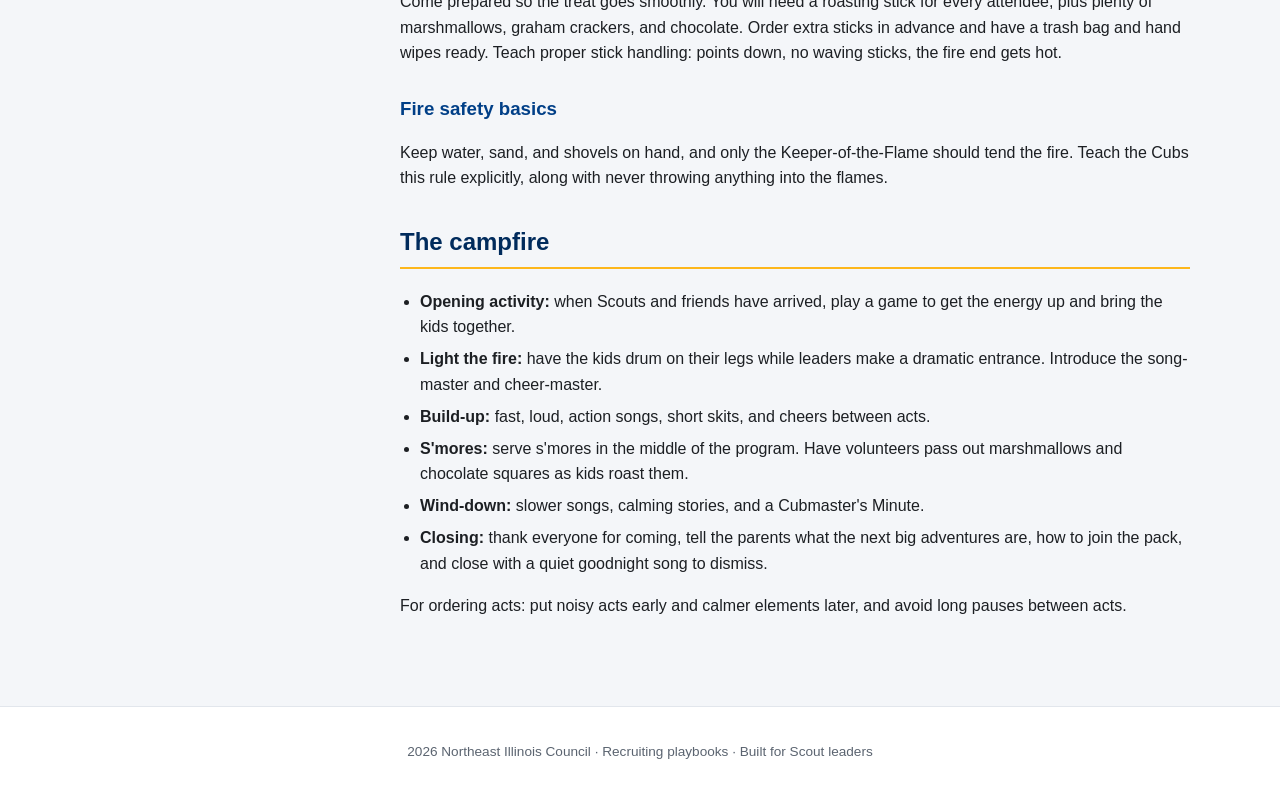
==== commit f43ee7df: "content: add recruiting marketing to Pinewood Derby calendar and race day - Weave outreach into the " ====
--- a/events/community-campfire.html
+++ b/events/community-campfire.html
@@ -25,7 +25,7 @@
       <p>A campfire is an easy way to showcase Scout fun. Invite Scouts, leaders, and families for songs, short skits, stories, and a treat. It does not strictly have to happen after dark (or even with a real fire) if conditions do not allow. The spirit of the campfire is camaraderie, not the flame itself, so battery lanterns or work lights under an awning are fine substitutes during a burn ban or bad weather.</p>
 
       <h3>Keep it short</h3>
-      <p>Keep it short and brisk for this age group. The sweet spot is around 60 to 75 minutes. It is tempting to turn a campfire into an extended songfest, but resist that and always leave the audience wanting more. One rule is specific to Cubs: a Cub Scout campfire should be hosted by an adult (unlike older Scout campfires, which the youth can run themselves).</p>
+      <p>Keep it short and brisk for this age group. The sweet spot is around 60 minutes. It is tempting to turn a campfire into an extended songfest, but resist that and always leave the audience wanting more. One rule is specific to Cubs: a Cub Scout campfire should be hosted by an adult (unlike older Scout campfires, which the youth can run themselves).</p>
 
       <h3>Use the fire as your pacing guide</h3>
       <p>Start with some energetic songs or games to bring the kids together before lighting the fire. The program works best when you use the fire as a pacing guide. High flames call for energetic songs and skits. As the fire burns lower, transition to slower songs and reflective moments, closing with a calm song or a short Cubmaster's Minute. Assigning a few simple roles ahead of time keeps things moving:</p>
@@ -105,7 +105,7 @@
       <h3>Fire safety basics</h3>
       <p>Keep water, sand, and shovels on hand, and only the Keeper-of-the-Flame should tend the fire. Teach the Cubs this rule explicitly, along with never throwing anything into the flames.</p>
 
-      <h3>The campfire</h3>
+      <h2>The campfire</h2>
       <ul>
         <li><strong>Opening activity:</strong> when Scouts and friends have arrived, play a game to get the energy up and bring the kids together.</li>
         <li><strong>Light the fire:</strong> have the kids drum on their legs while leaders make a dramatic entrance. Introduce the song-master and cheer-master.</li>
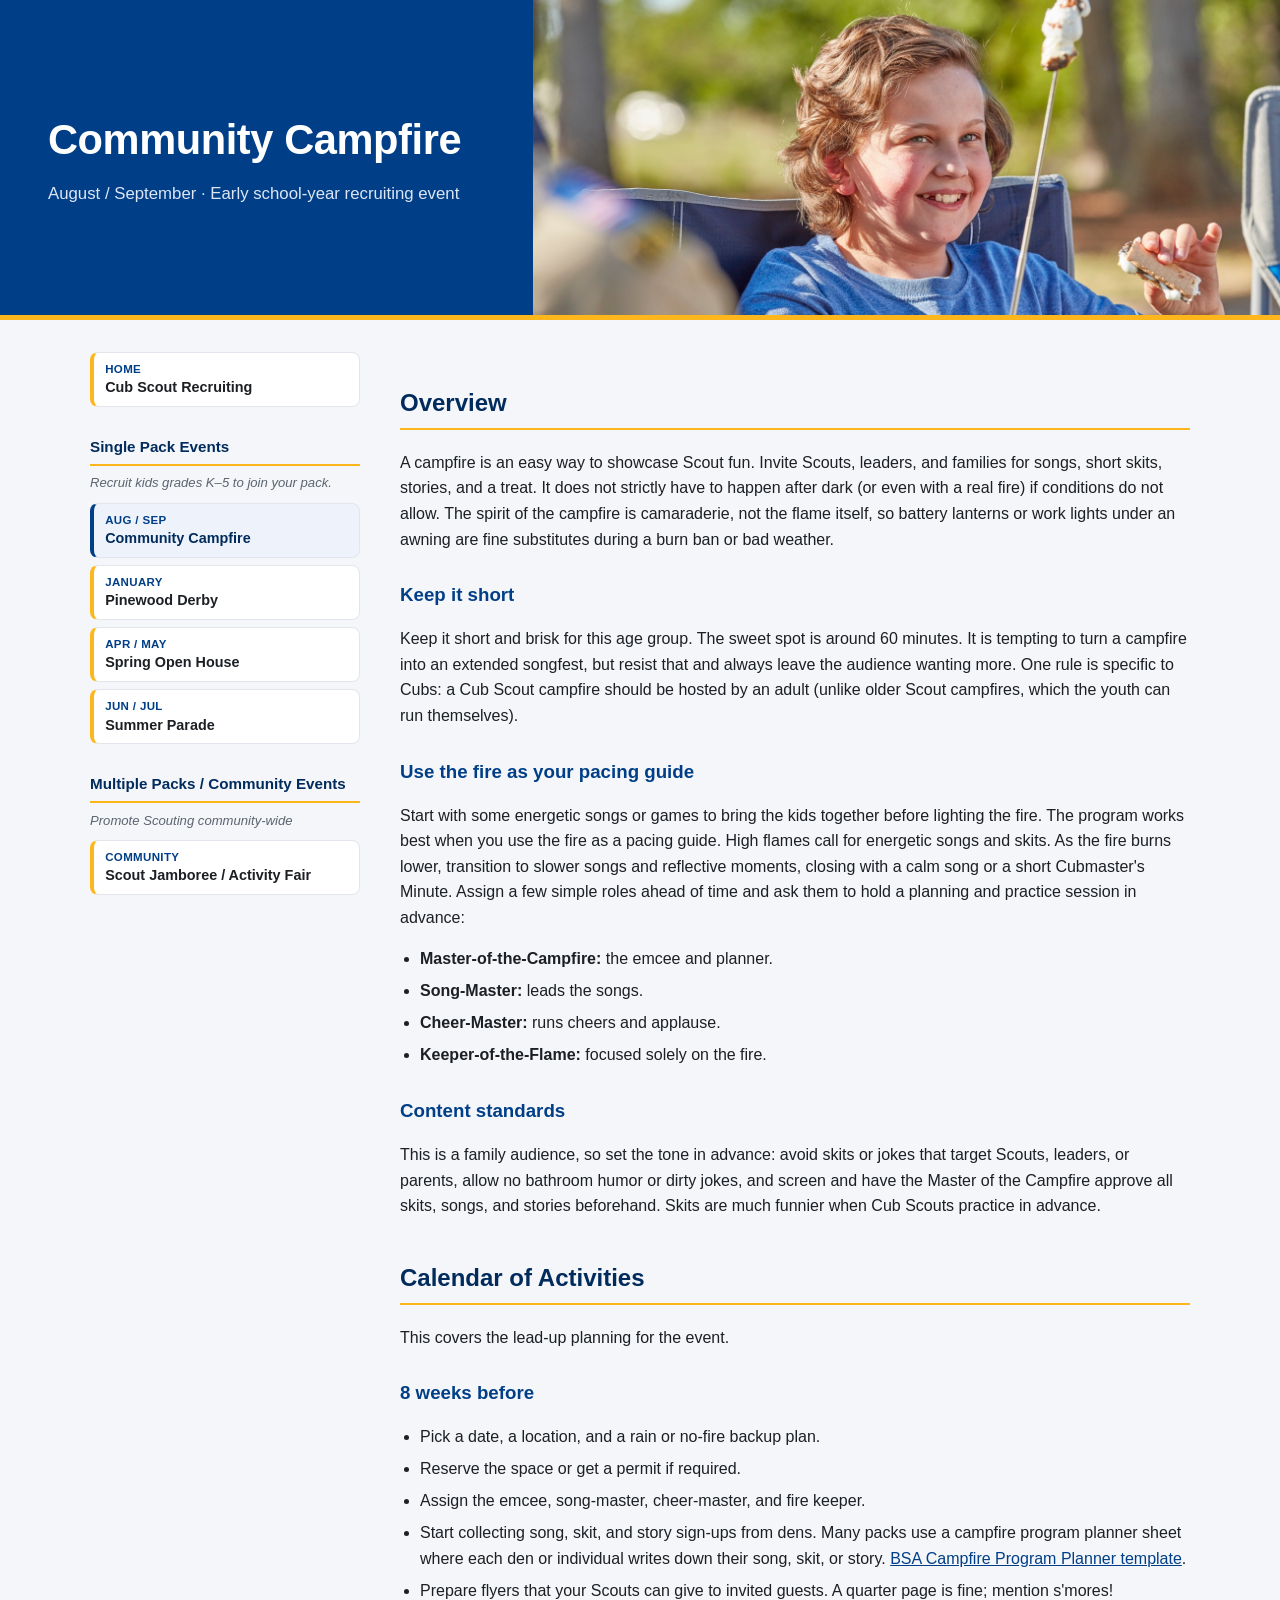
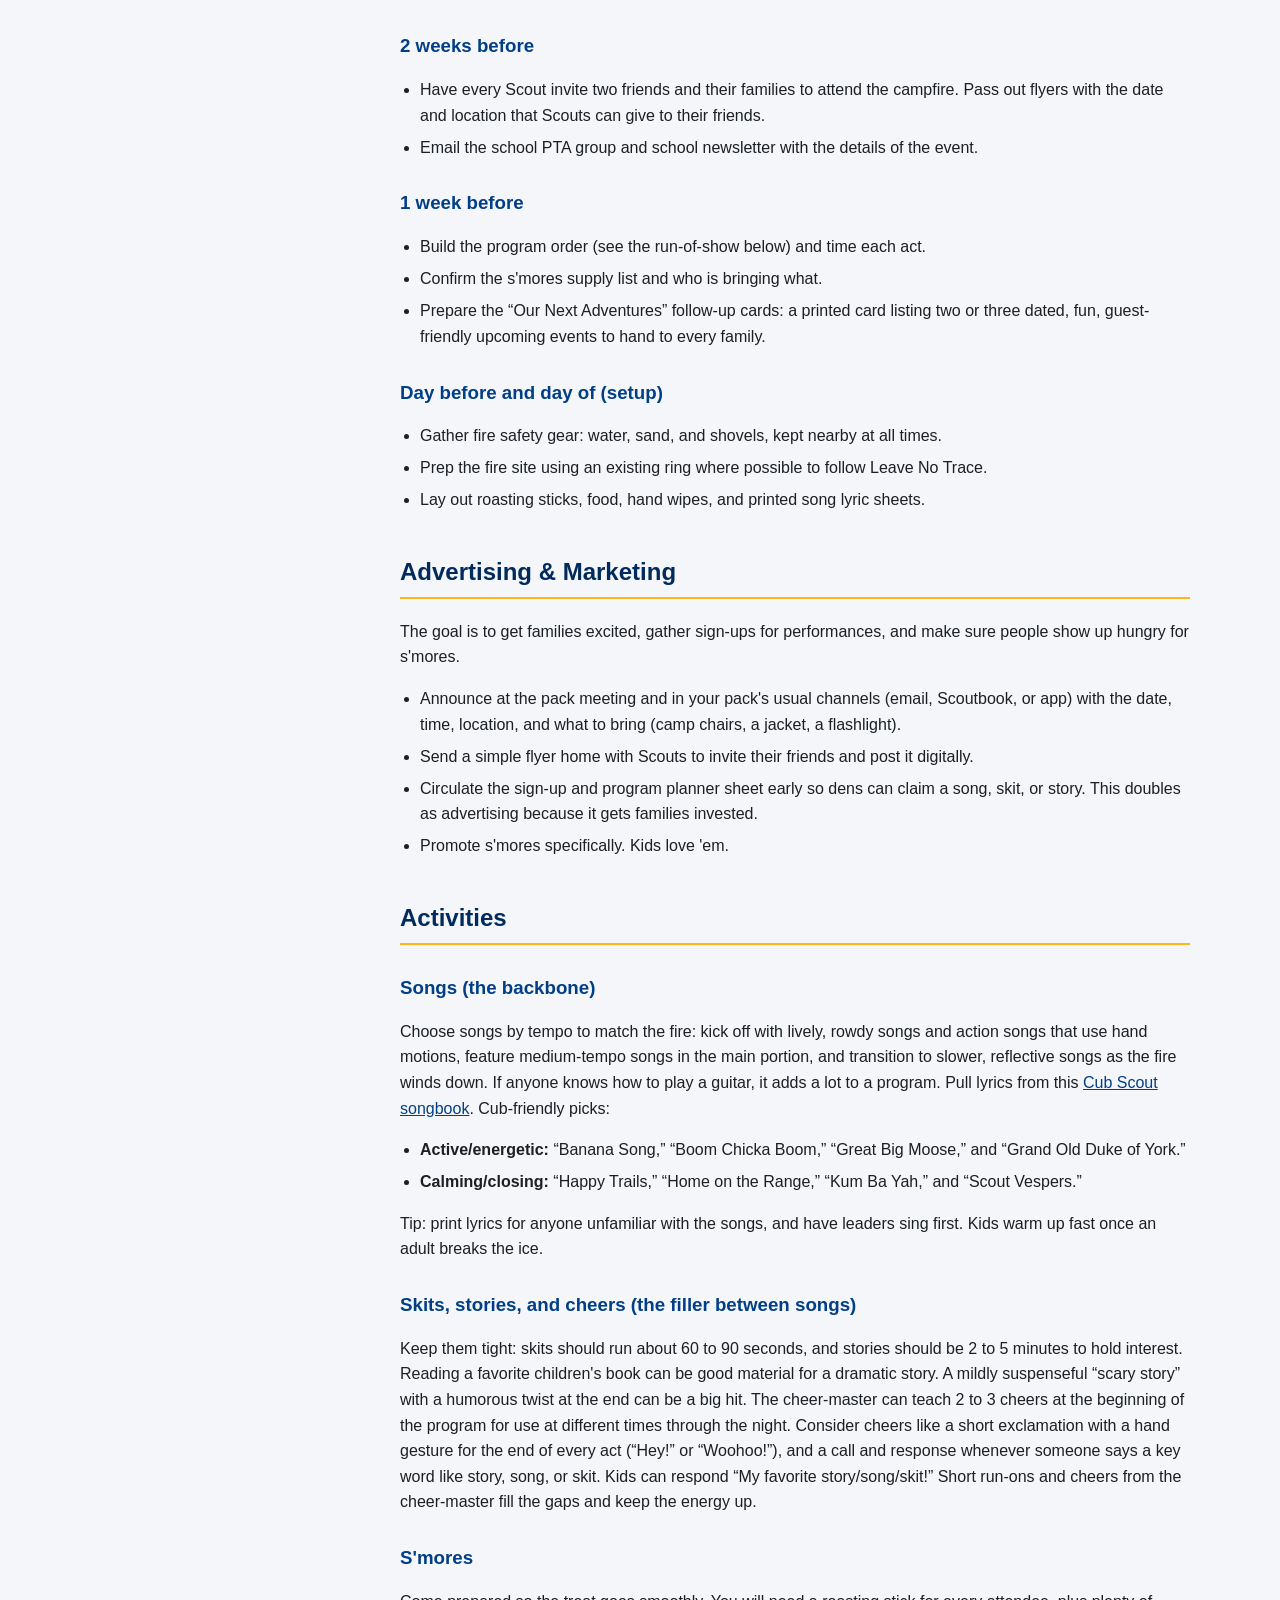
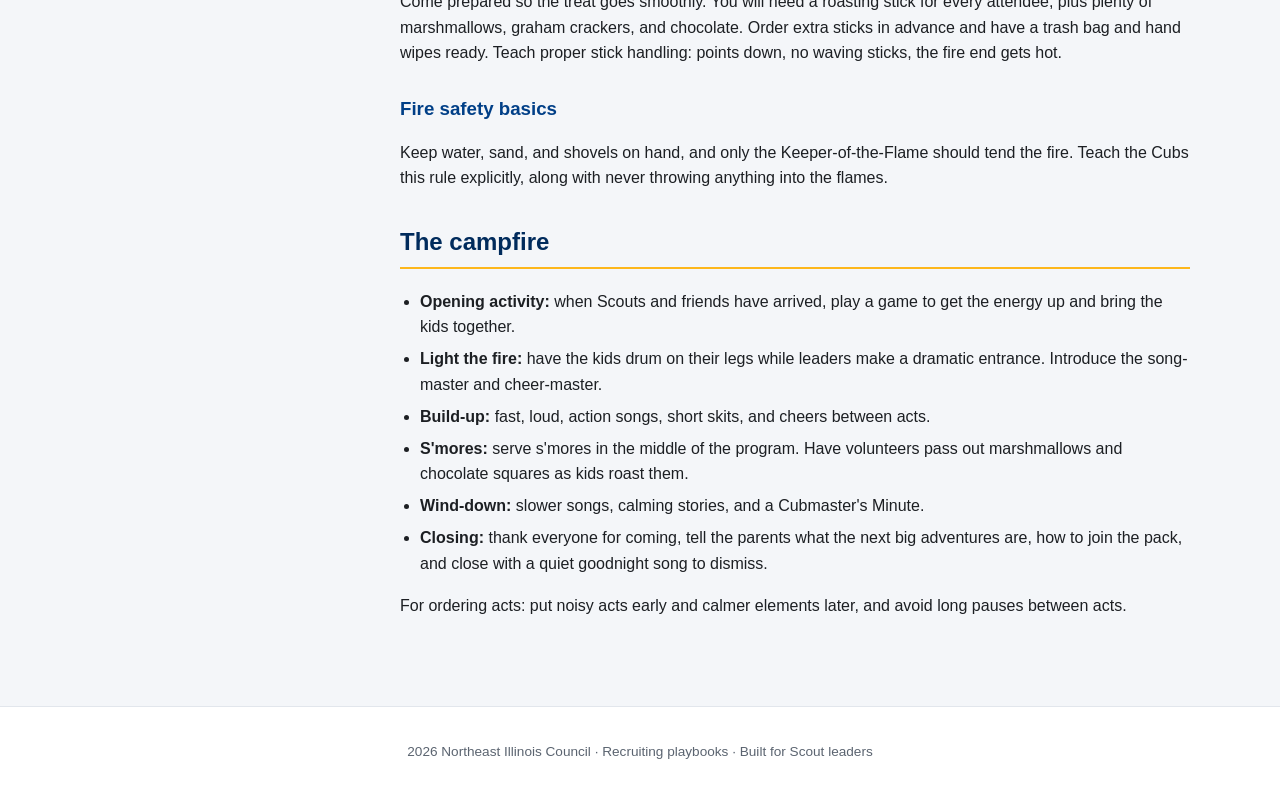
==== commit cea11fe3: "content: link Cub Scout songbook and refresh campfire song picks - Link the shared Cub Scout Song Bo" ====
--- a/events/community-campfire.html
+++ b/events/community-campfire.html
@@ -28,7 +28,7 @@
       <p>Keep it short and brisk for this age group. The sweet spot is around 60 minutes. It is tempting to turn a campfire into an extended songfest, but resist that and always leave the audience wanting more. One rule is specific to Cubs: a Cub Scout campfire should be hosted by an adult (unlike older Scout campfires, which the youth can run themselves).</p>
 
       <h3>Use the fire as your pacing guide</h3>
-      <p>Start with some energetic songs or games to bring the kids together before lighting the fire. The program works best when you use the fire as a pacing guide. High flames call for energetic songs and skits. As the fire burns lower, transition to slower songs and reflective moments, closing with a calm song or a short Cubmaster's Minute. Assigning a few simple roles ahead of time keeps things moving:</p>
+      <p>Start with some energetic songs or games to bring the kids together before lighting the fire. The program works best when you use the fire as a pacing guide. High flames call for energetic songs and skits. As the fire burns lower, transition to slower songs and reflective moments, closing with a calm song or a short Cubmaster's Minute. Assign a few simple roles ahead of time and ask them to hold a planning and practice session in advance:</p>
       <ul>
         <li><strong>Master-of-the-Campfire:</strong> the emcee and planner.</li>
         <li><strong>Song-Master:</strong> leads the songs.</li>
@@ -37,7 +37,7 @@
       </ul>
 
       <h3>Content standards</h3>
-      <p>This is a family audience, so set the tone in advance: avoid skits or jokes that target Scouts, leaders, or parents, allow no bathroom humor or dirty jokes, and screen and approve all skits, songs, and stories beforehand. Skits are much funnier when Cub Scouts practice in advance.</p>
+      <p>This is a family audience, so set the tone in advance: avoid skits or jokes that target Scouts, leaders, or parents, allow no bathroom humor or dirty jokes, and screen and have the Master of the Campfire approve all skits, songs, and stories beforehand. Skits are much funnier when Cub Scouts practice in advance.</p>
     </section>
 
     <section>
@@ -89,10 +89,10 @@
       <h2>Activities</h2>
 
       <h3>Songs (the backbone)</h3>
-      <p>Choose songs by tempo to match the fire: kick off with lively, rowdy songs and action songs that use hand motions, feature medium-tempo songs in the main portion, and transition to slower, reflective songs as the fire winds down. If anyone knows how to play a guitar, it adds a lot to a program. Cub-friendly picks:</p>
+      <p>Choose songs by tempo to match the fire: kick off with lively, rowdy songs and action songs that use hand motions, feature medium-tempo songs in the main portion, and transition to slower, reflective songs as the fire winds down. If anyone knows how to play a guitar, it adds a lot to a program. Pull lyrics from this <a href="https://docs.google.com/document/d/1nxVm4HJhF73XgbGhU41j-p6x0CU6IHElMvlgCJ7qG0I/edit?tab=t.0">Cub Scout songbook</a>. Cub-friendly picks:</p>
       <ul>
-        <li><strong>Fast / action:</strong> &ldquo;The Little Green Frog,&rdquo; &ldquo;Alive, Awake, Alert, Enthusiastic&rdquo; (repeat it and get faster each time), and &ldquo;Hey Ho Captain Jack.&rdquo;</li>
-        <li><strong>Closing / quiet:</strong> &ldquo;Scout Vespers&rdquo; is a classic wind-down, followed by a &ldquo;Goodnight&rdquo; dismissal song where you send the dens off one group at a time.</li>
+        <li><strong>Active/energetic:</strong> &ldquo;Banana Song,&rdquo; &ldquo;Boom Chicka Boom,&rdquo; &ldquo;Great Big Moose,&rdquo; and &ldquo;Grand Old Duke of York.&rdquo;</li>
+        <li><strong>Calming/closing:</strong> &ldquo;Happy Trails,&rdquo; &ldquo;Home on the Range,&rdquo; &ldquo;Kum Ba Yah,&rdquo; and &ldquo;Scout Vespers.&rdquo;</li>
       </ul>
       <p>Tip: print lyrics for anyone unfamiliar with the songs, and have leaders sing first. Kids warm up fast once an adult breaks the ice.</p>
 
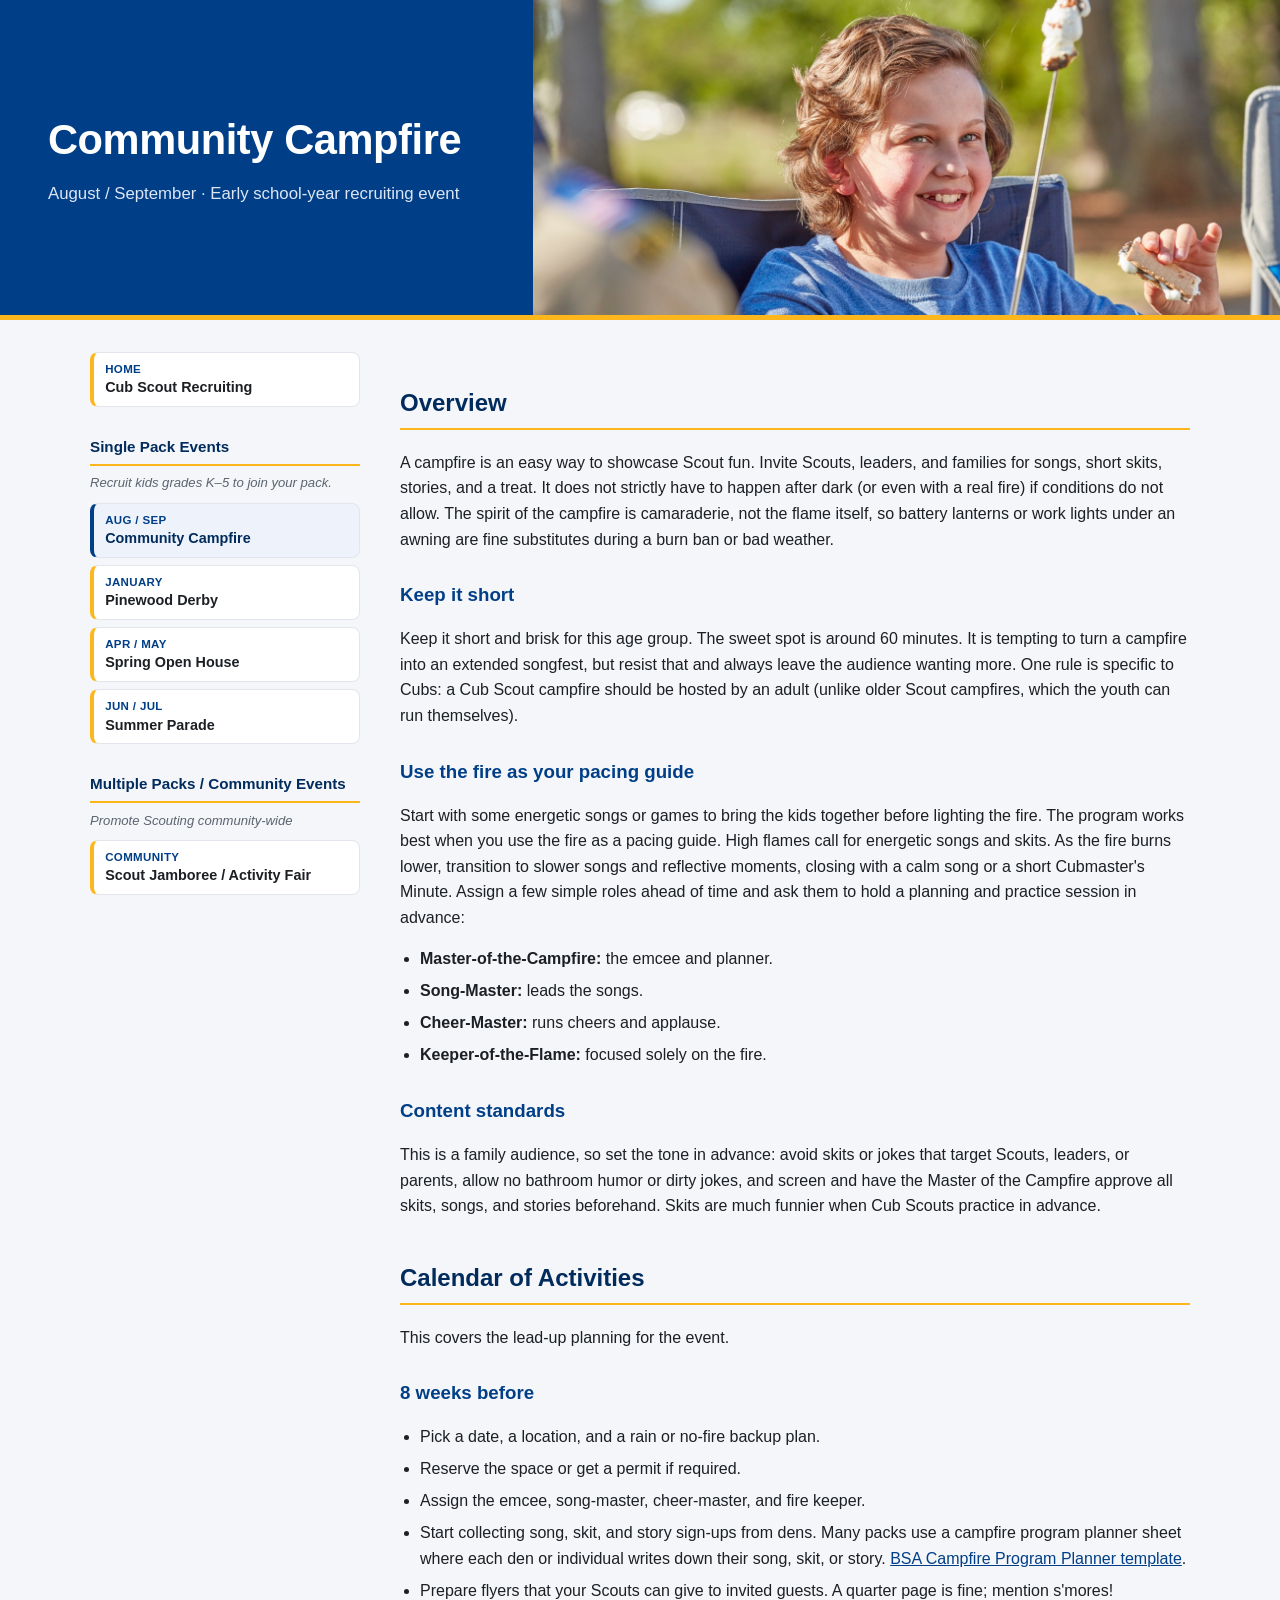
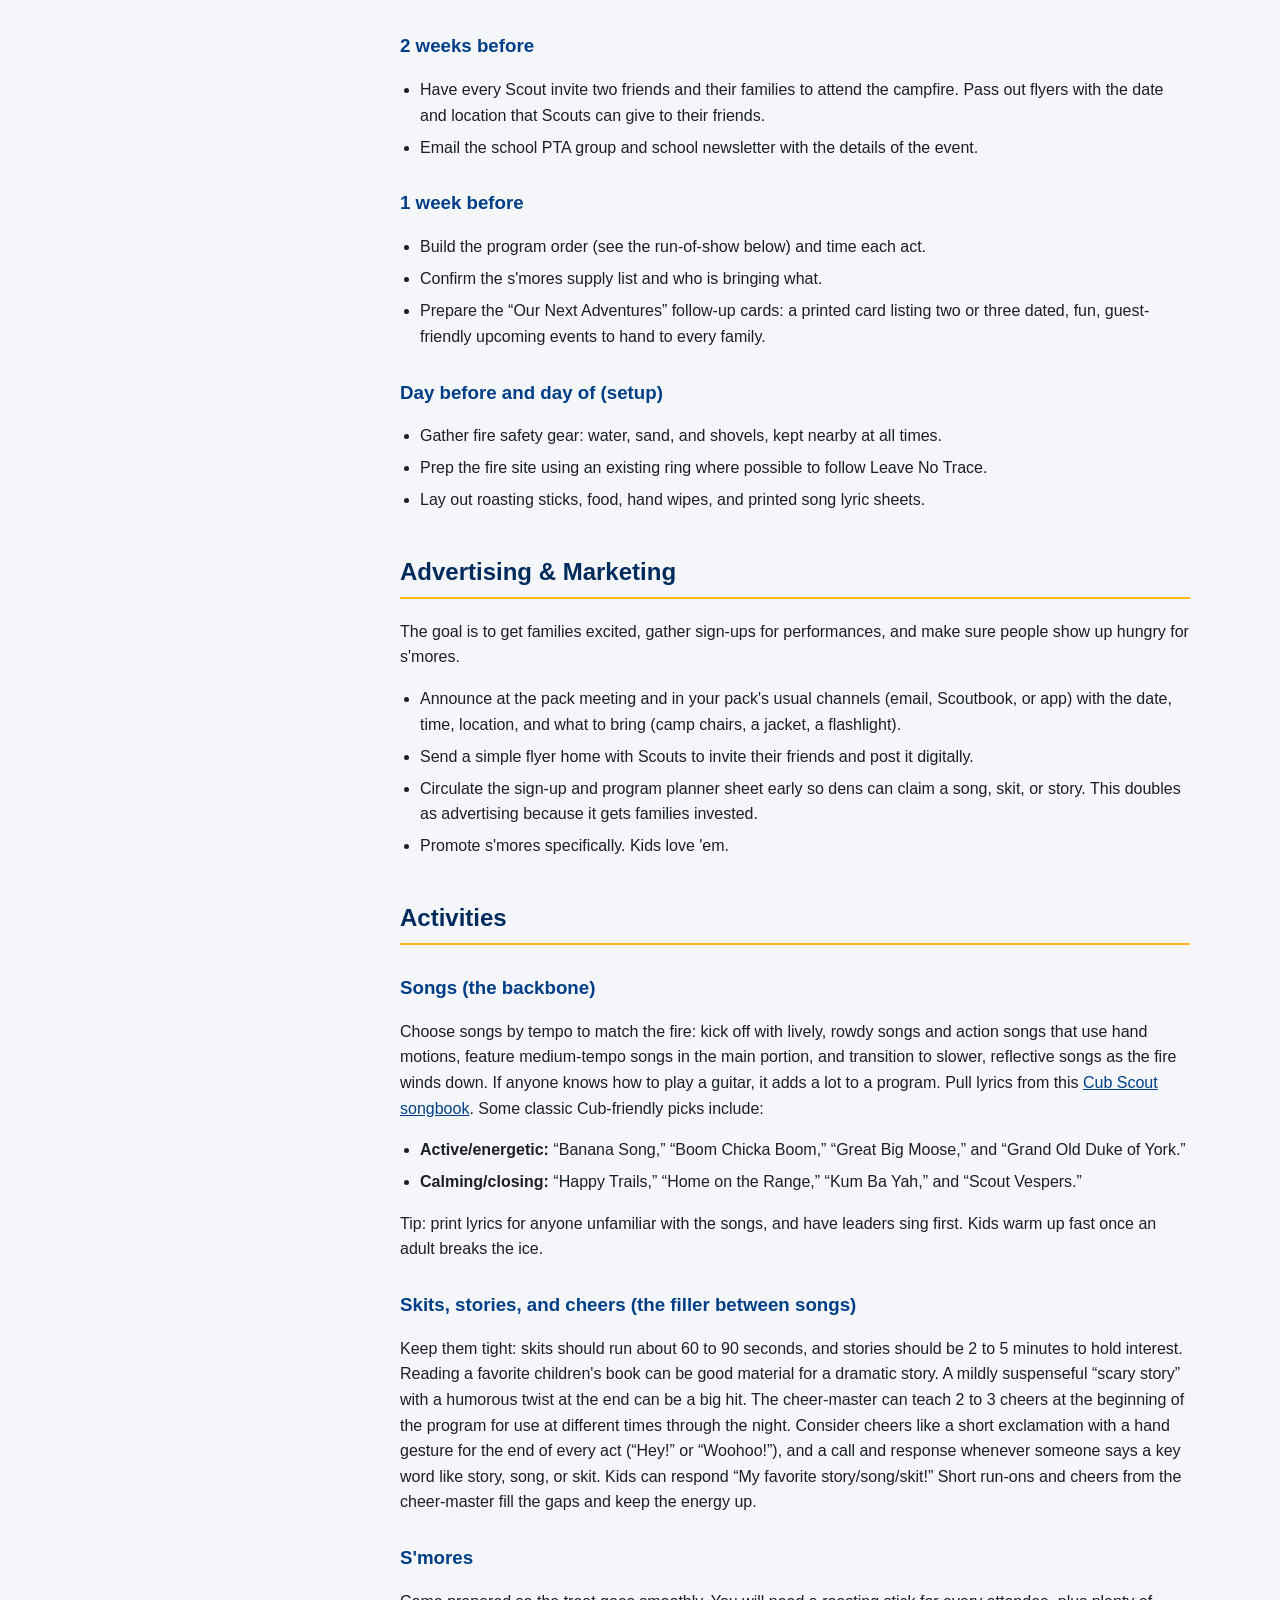
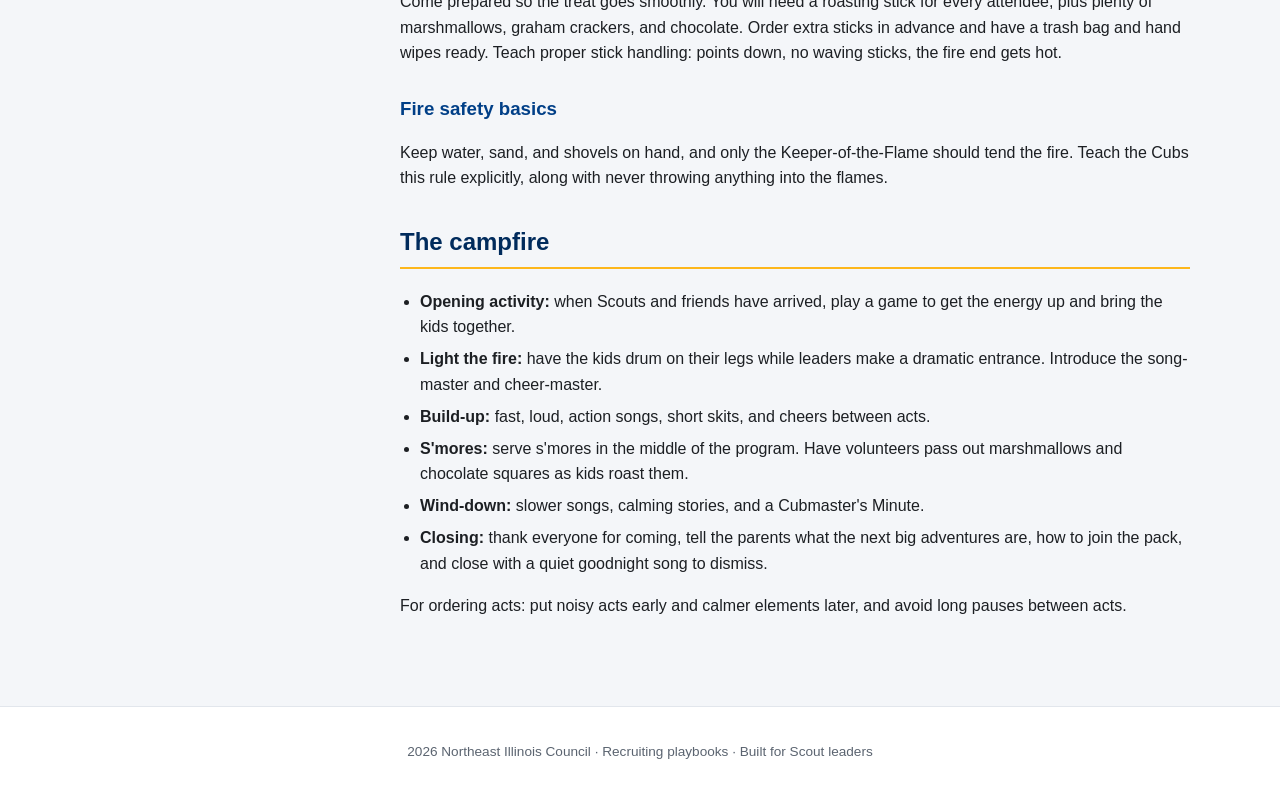
==== commit 24c23f29: "content: final review polish across event pages - Derby: remove references to the deleted car-rules " ====
--- a/events/community-campfire.html
+++ b/events/community-campfire.html
@@ -89,7 +89,7 @@
       <h2>Activities</h2>
 
       <h3>Songs (the backbone)</h3>
-      <p>Choose songs by tempo to match the fire: kick off with lively, rowdy songs and action songs that use hand motions, feature medium-tempo songs in the main portion, and transition to slower, reflective songs as the fire winds down. If anyone knows how to play a guitar, it adds a lot to a program. Pull lyrics from this <a href="https://docs.google.com/document/d/1nxVm4HJhF73XgbGhU41j-p6x0CU6IHElMvlgCJ7qG0I/edit?tab=t.0">Cub Scout songbook</a>. Cub-friendly picks:</p>
+      <p>Choose songs by tempo to match the fire: kick off with lively, rowdy songs and action songs that use hand motions, feature medium-tempo songs in the main portion, and transition to slower, reflective songs as the fire winds down. If anyone knows how to play a guitar, it adds a lot to a program. Pull lyrics from this <a href="https://docs.google.com/document/d/1nxVm4HJhF73XgbGhU41j-p6x0CU6IHElMvlgCJ7qG0I/edit?tab=t.0">Cub Scout songbook</a>. Some classic Cub-friendly picks include:</p>
       <ul>
         <li><strong>Active/energetic:</strong> &ldquo;Banana Song,&rdquo; &ldquo;Boom Chicka Boom,&rdquo; &ldquo;Great Big Moose,&rdquo; and &ldquo;Grand Old Duke of York.&rdquo;</li>
         <li><strong>Calming/closing:</strong> &ldquo;Happy Trails,&rdquo; &ldquo;Home on the Range,&rdquo; &ldquo;Kum Ba Yah,&rdquo; and &ldquo;Scout Vespers.&rdquo;</li>
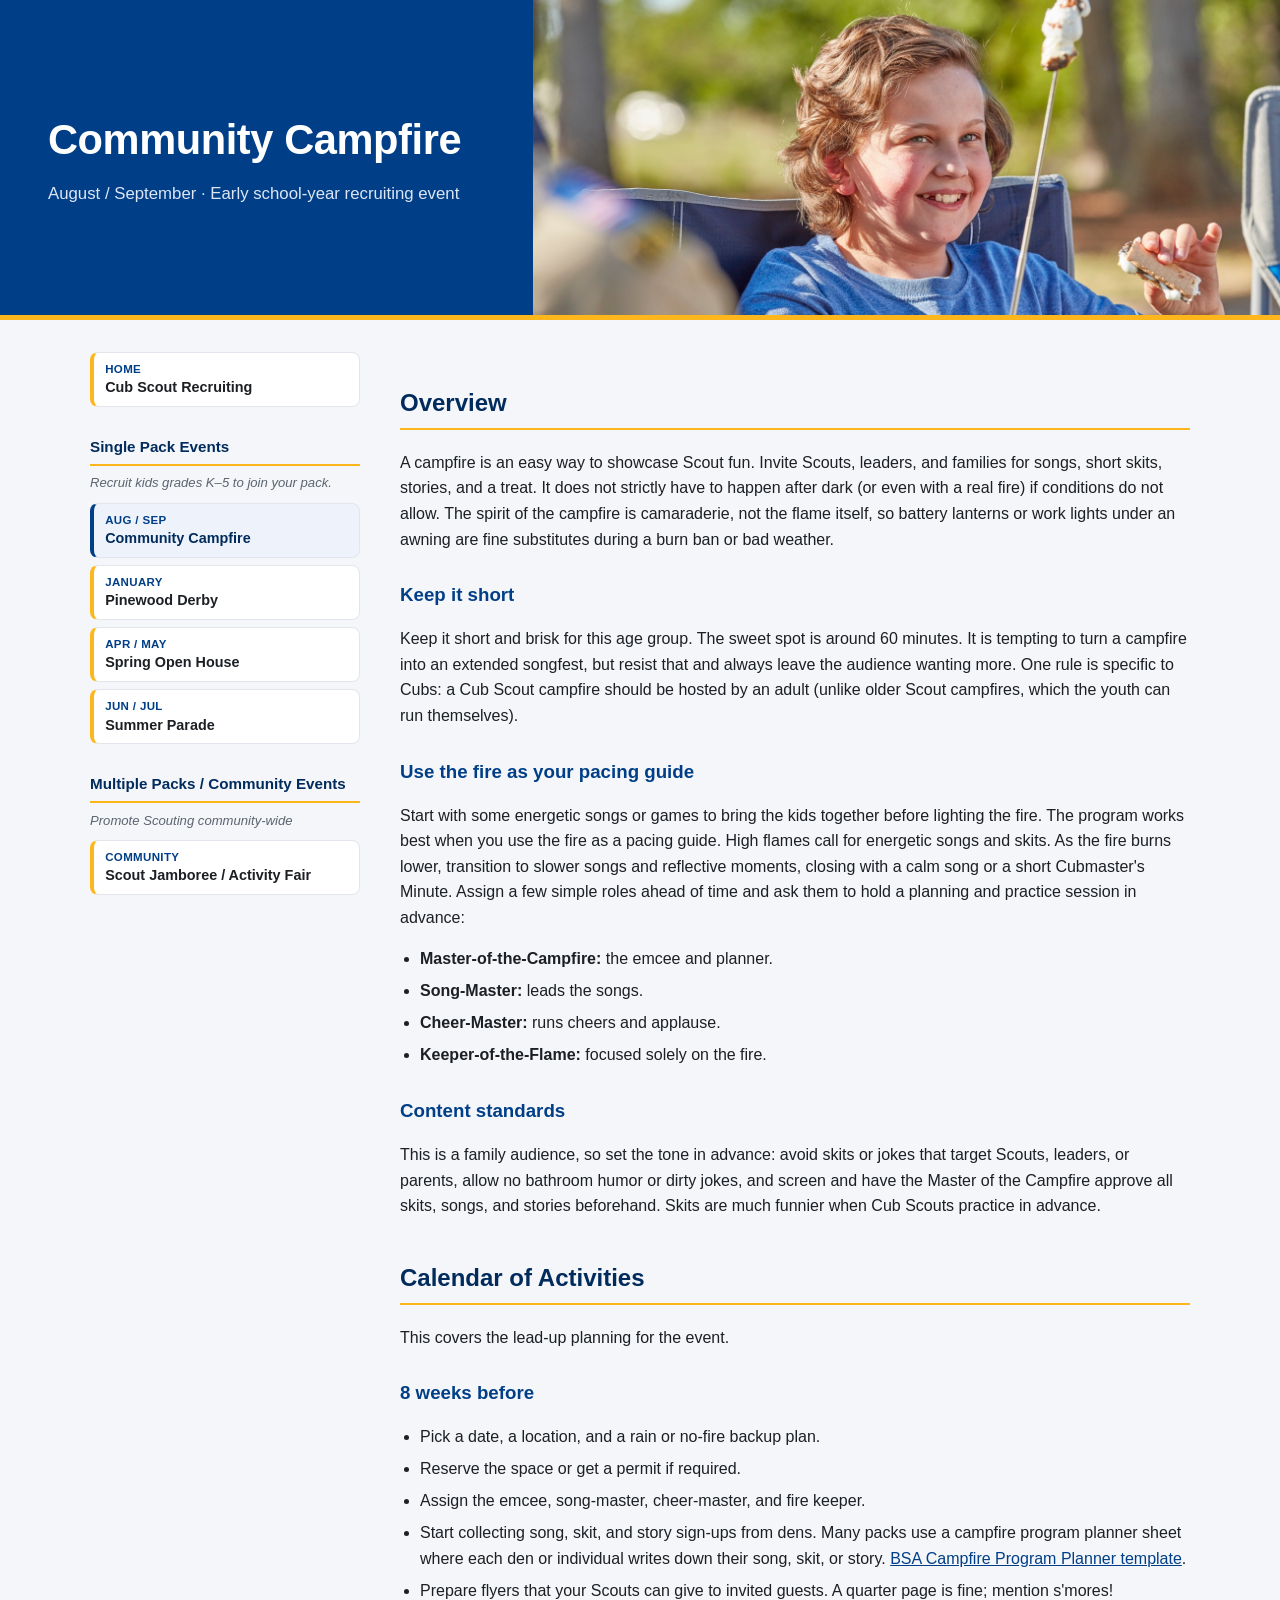
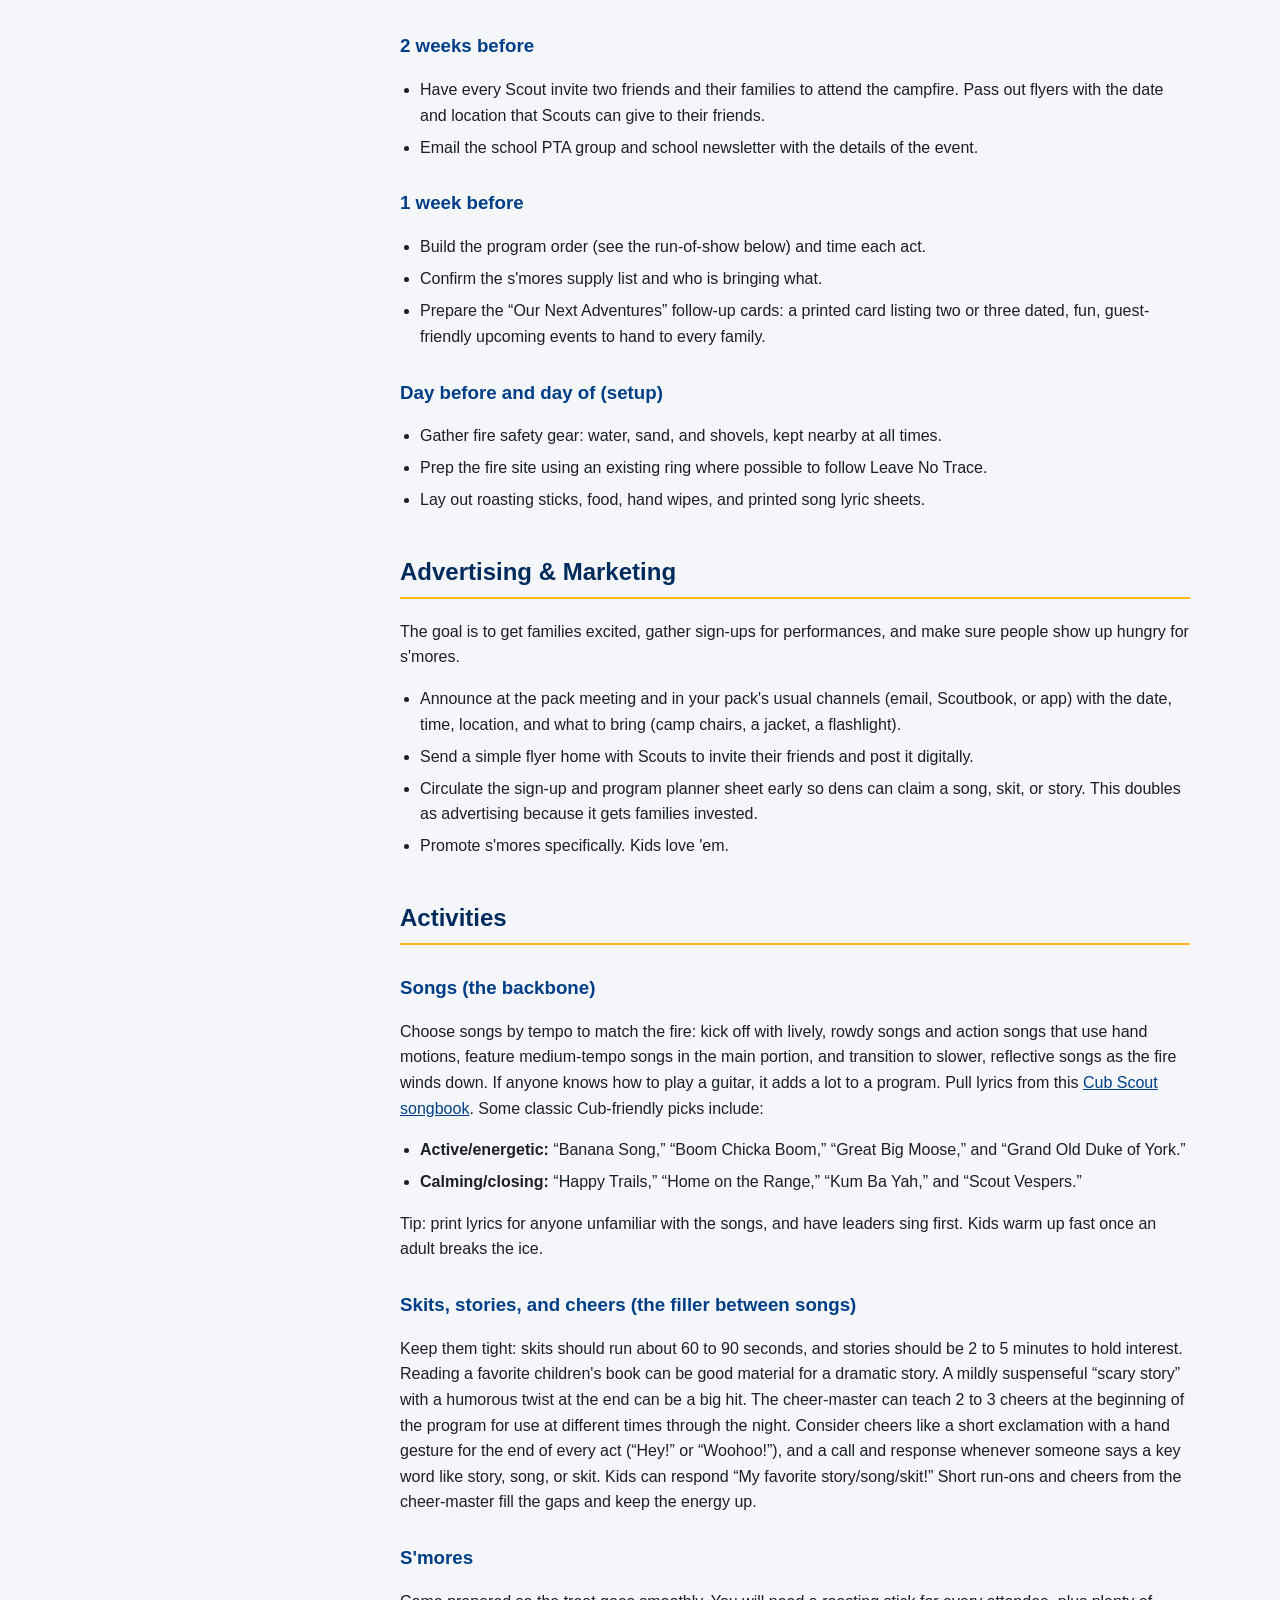
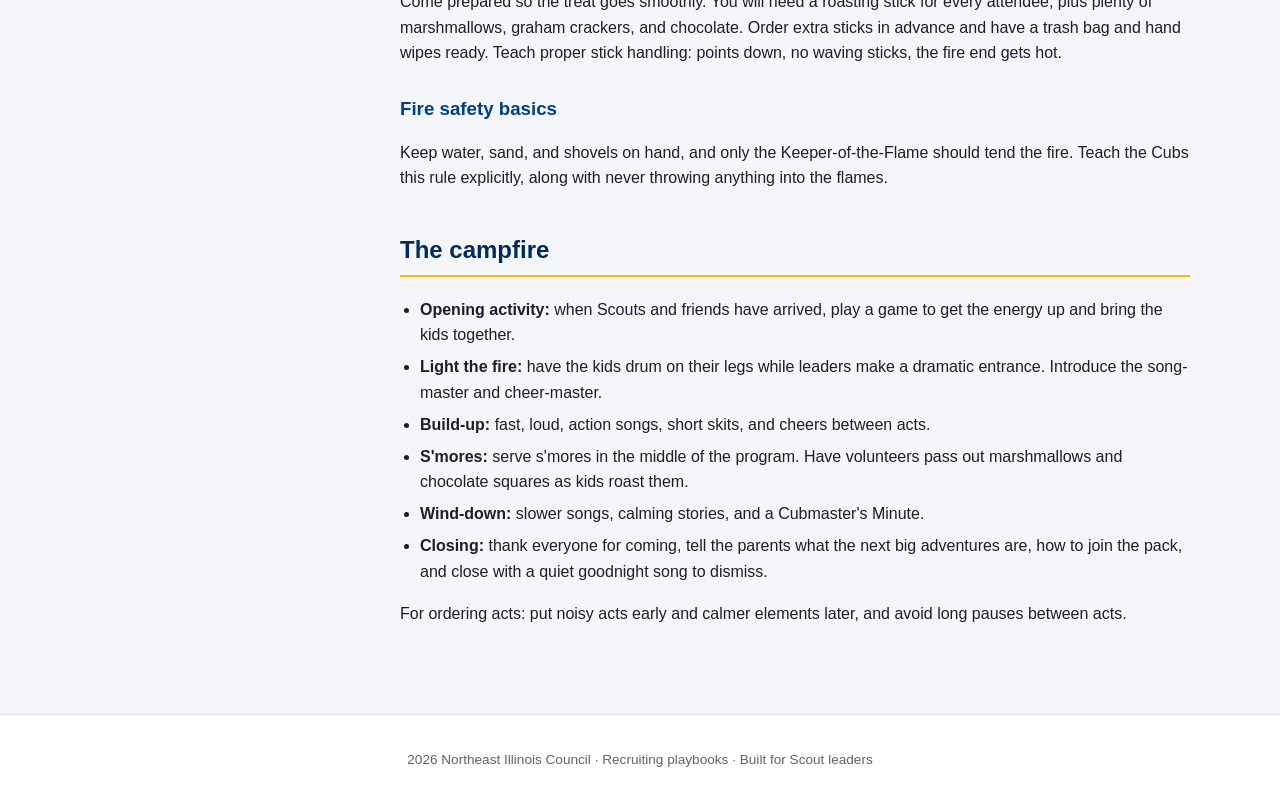
==== commit 385549c3: "launch: remove pre-launch password gate; fix campfire section nesting - Delete functions/_middleware" ====
--- a/events/community-campfire.html
+++ b/events/community-campfire.html
@@ -104,7 +104,9 @@
 
       <h3>Fire safety basics</h3>
       <p>Keep water, sand, and shovels on hand, and only the Keeper-of-the-Flame should tend the fire. Teach the Cubs this rule explicitly, along with never throwing anything into the flames.</p>
+    </section>
 
+    <section>
       <h2>The campfire</h2>
       <ul>
         <li><strong>Opening activity:</strong> when Scouts and friends have arrived, play a game to get the energy up and bring the kids together.</li>
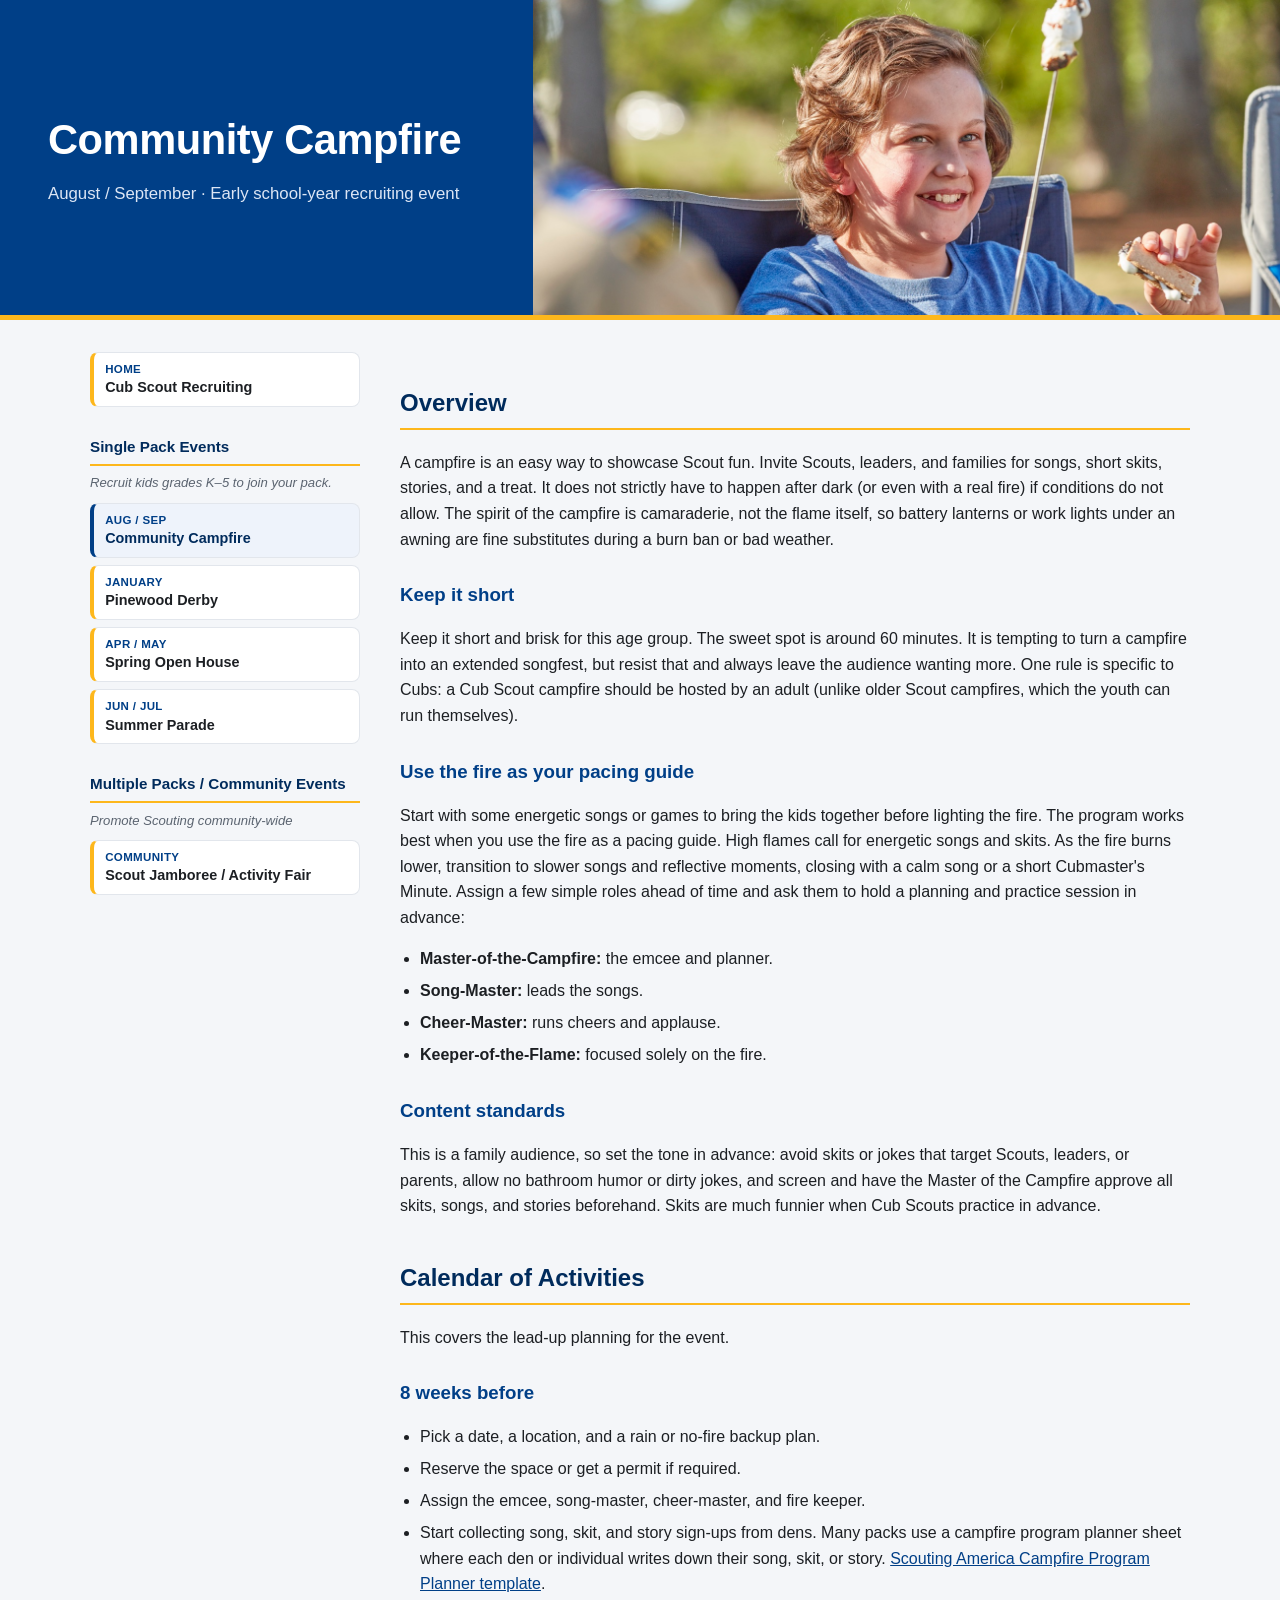
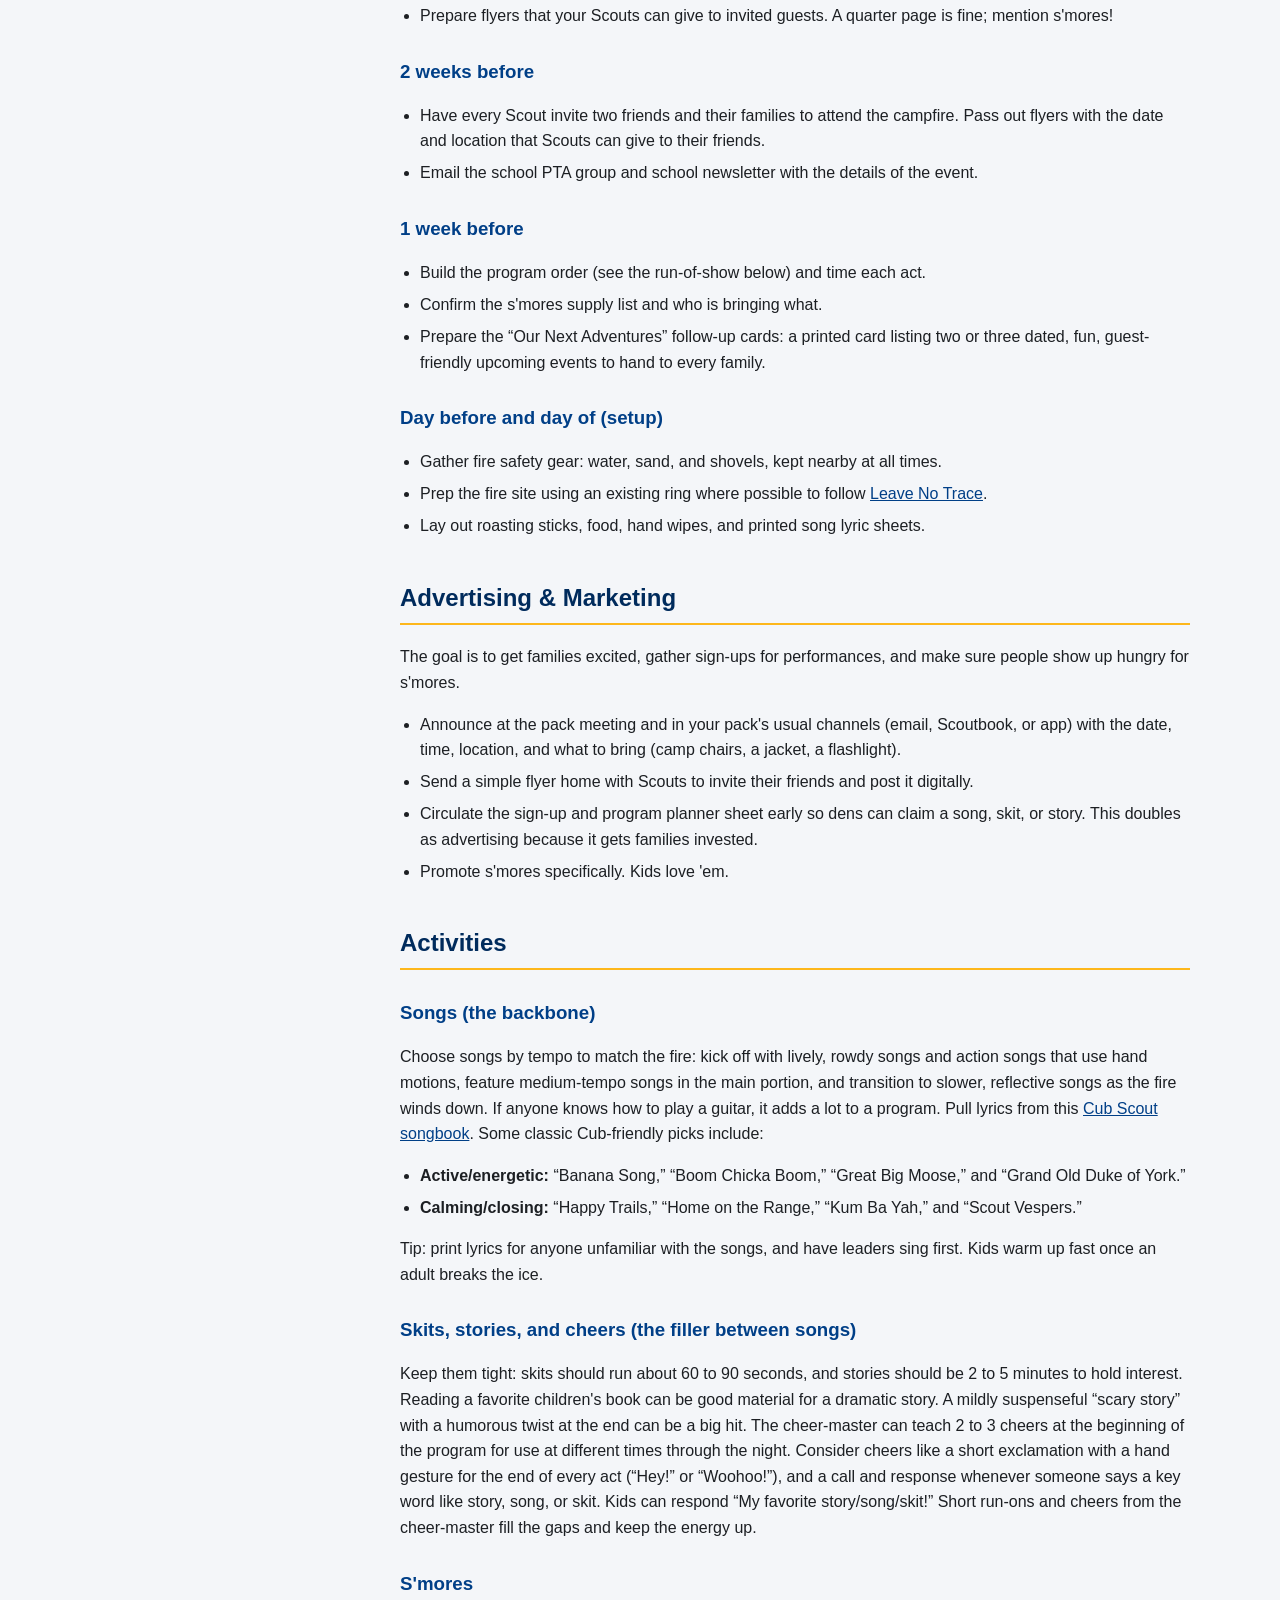
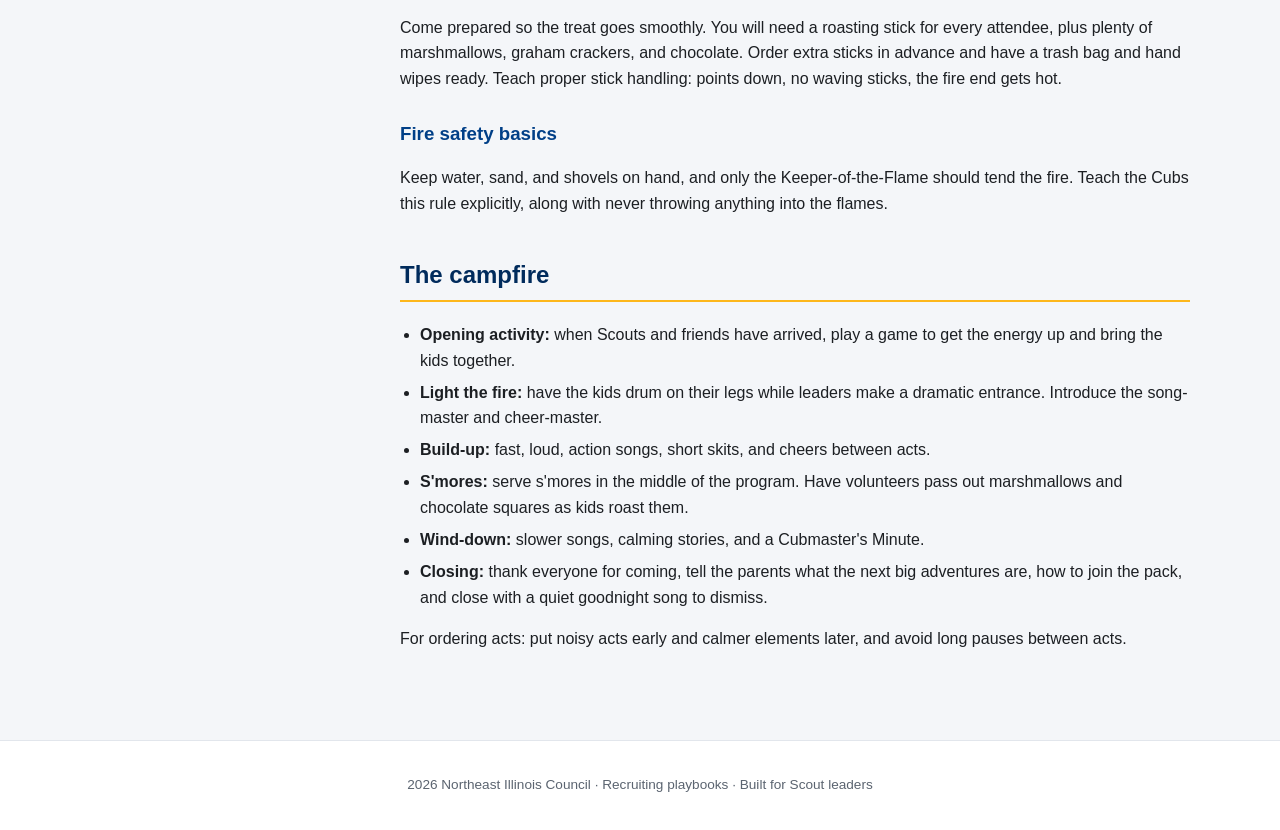
==== commit cf90c1f7: "content: replace BSA with Scouting America; link Leave No Trace Co-Authored-By: Claude Opus 4.8 <nor" ====
--- a/events/community-campfire.html
+++ b/events/community-campfire.html
@@ -49,7 +49,7 @@
         <li>Pick a date, a location, and a rain or no-fire backup plan.</li>
         <li>Reserve the space or get a permit if required.</li>
         <li>Assign the emcee, song-master, cheer-master, and fire keeper.</li>
-        <li>Start collecting song, skit, and story sign-ups from dens. Many packs use a campfire program planner sheet where each den or individual writes down their song, skit, or story. <a href="https://filestore.scouting.org/filestore/pdf/33696.pdf">BSA Campfire Program Planner template</a>.</li>
+        <li>Start collecting song, skit, and story sign-ups from dens. Many packs use a campfire program planner sheet where each den or individual writes down their song, skit, or story. <a href="https://filestore.scouting.org/filestore/pdf/33696.pdf">Scouting America Campfire Program Planner template</a>.</li>
         <li>Prepare flyers that your Scouts can give to invited guests. A quarter page is fine; mention s'mores!</li>
       </ul>
 
@@ -69,7 +69,7 @@
       <h3>Day before and day of (setup)</h3>
       <ul>
         <li>Gather fire safety gear: water, sand, and shovels, kept nearby at all times.</li>
-        <li>Prep the fire site using an existing ring where possible to follow Leave No Trace.</li>
+        <li>Prep the fire site using an existing ring where possible to follow <a href="https://www.scouting.org/outdoor-programs/leave-no-trace/">Leave No Trace</a>.</li>
         <li>Lay out roasting sticks, food, hand wipes, and printed song lyric sheets.</li>
       </ul>
     </section>
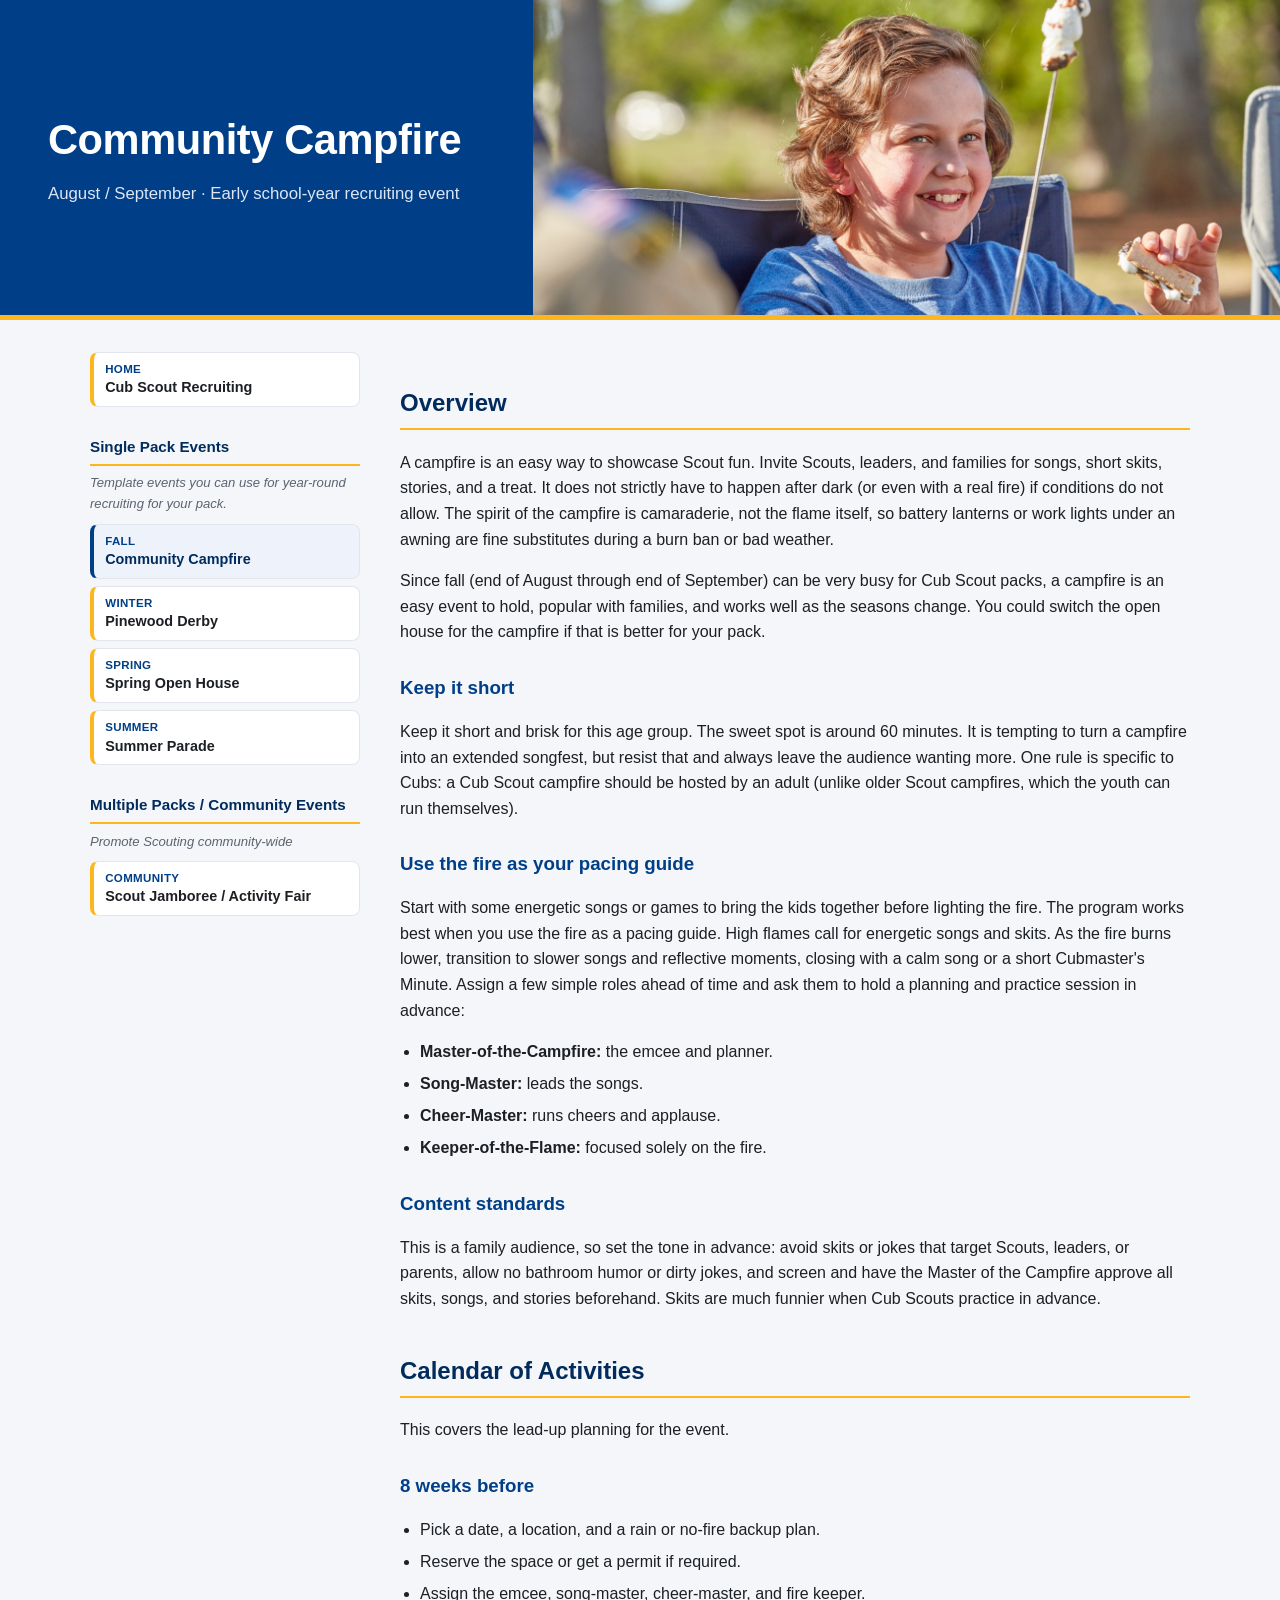
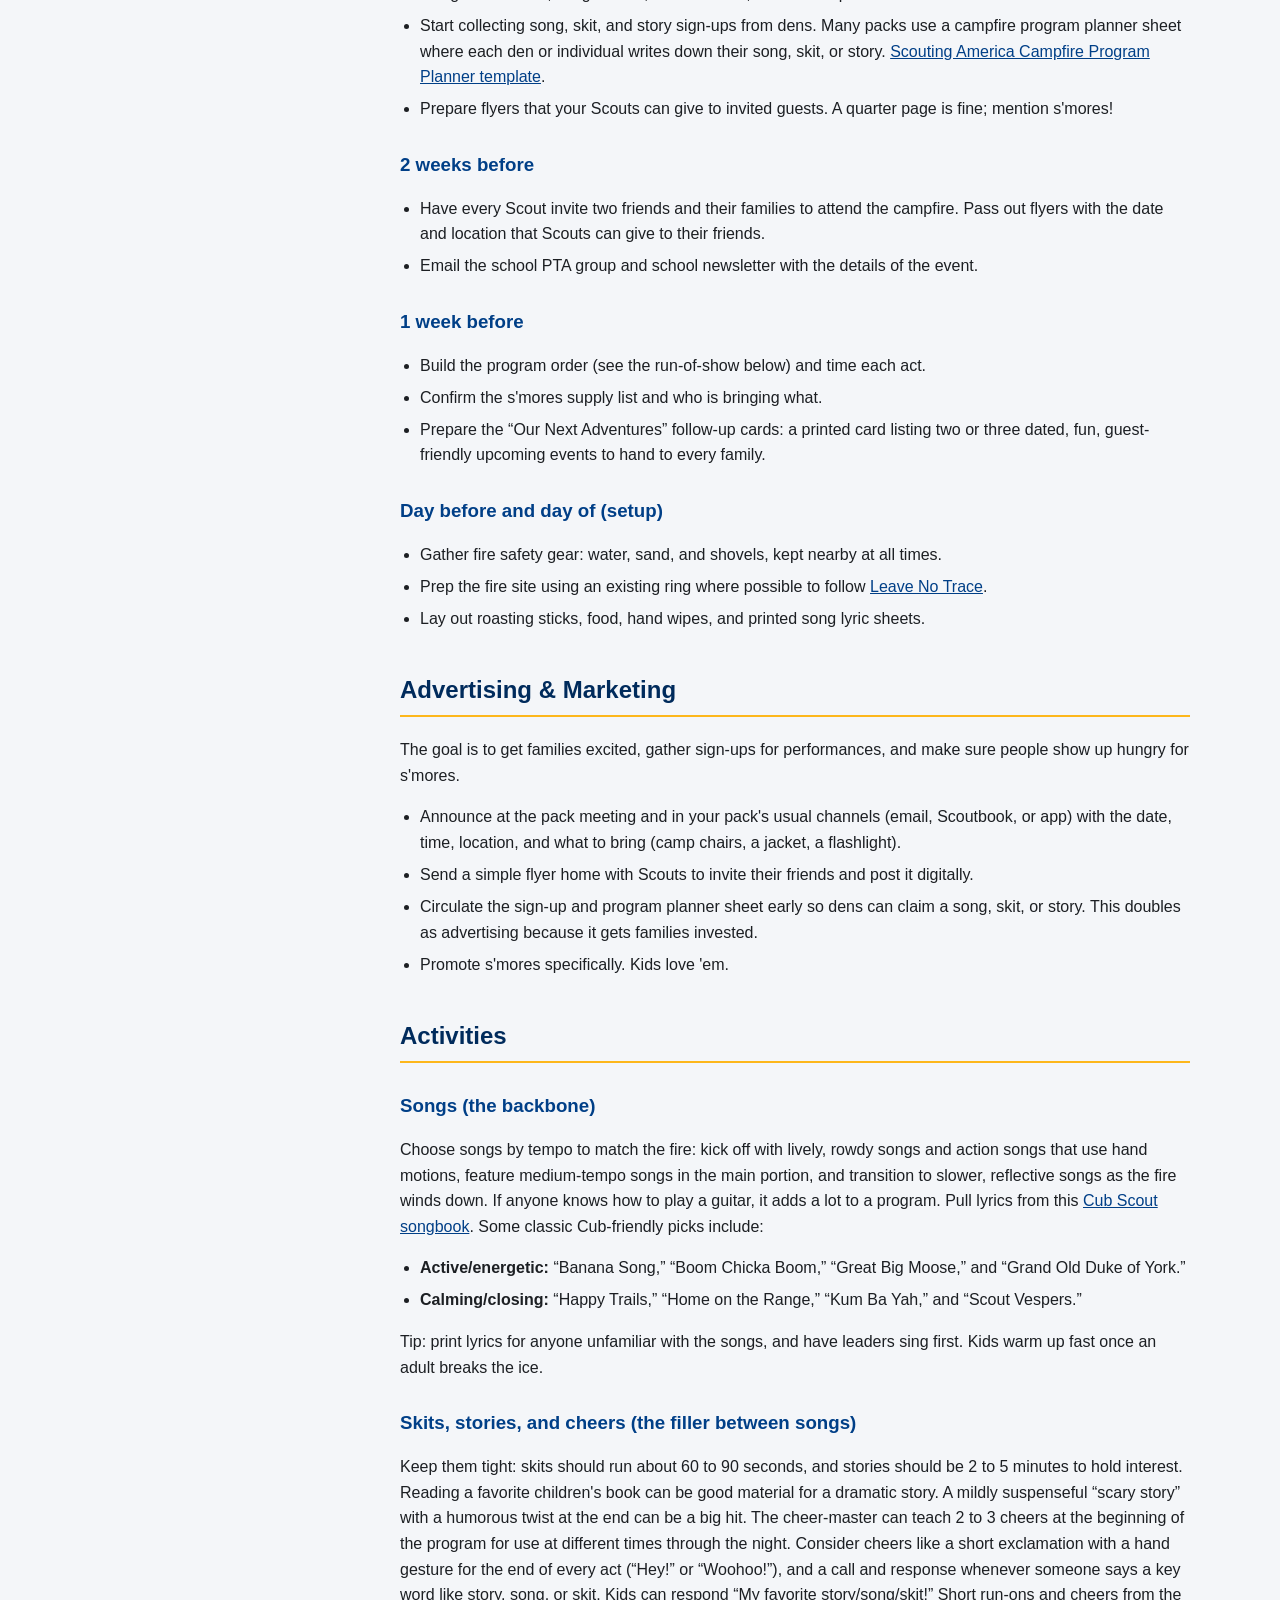
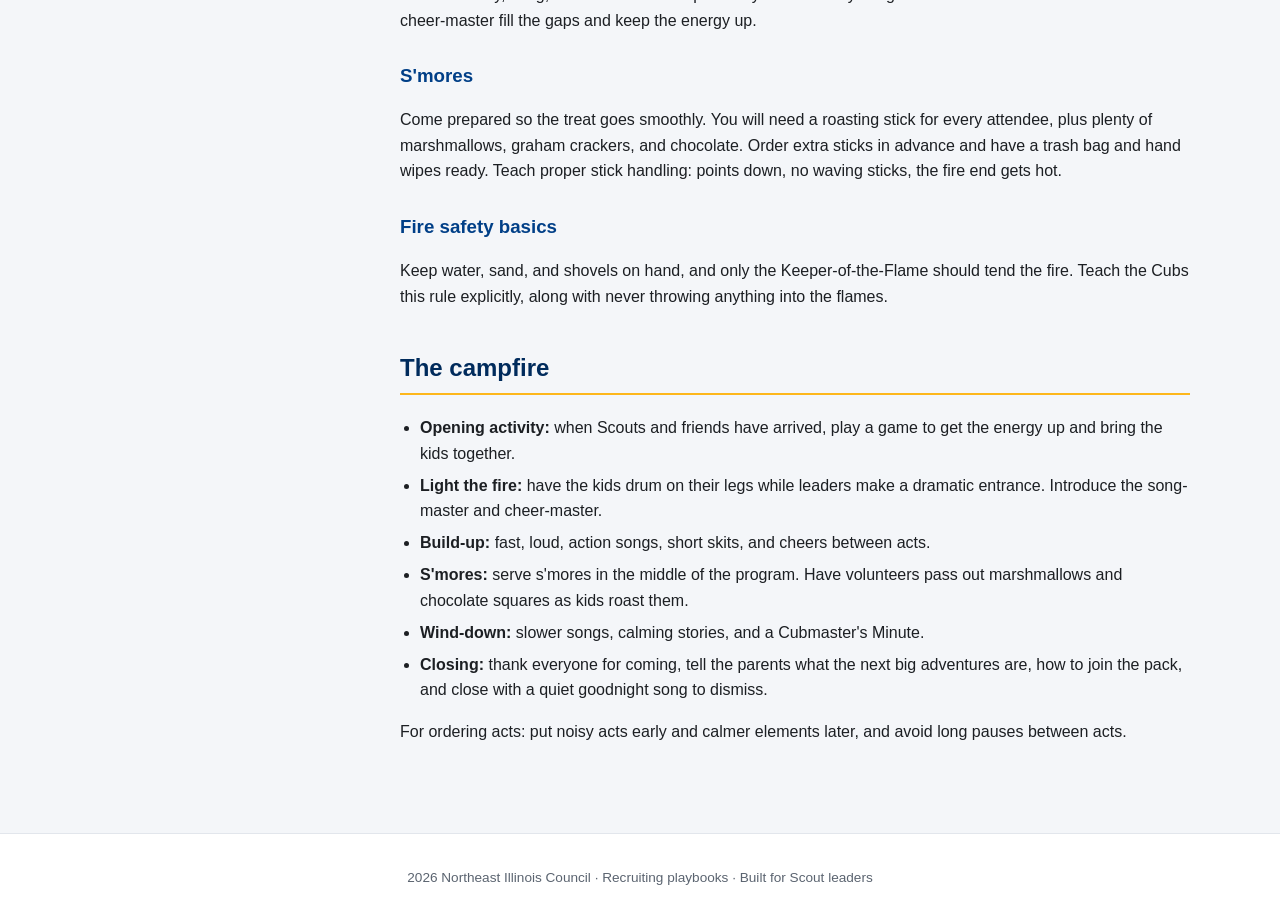
==== commit 1bbe4f57: "content: add knot activities, season labels in nav, and campfire edits Co-Authored-By: Claude Opus 4" ====
--- a/events/community-campfire.html
+++ b/events/community-campfire.html
@@ -23,6 +23,8 @@
     <section>
       <h2>Overview</h2>
       <p>A campfire is an easy way to showcase Scout fun. Invite Scouts, leaders, and families for songs, short skits, stories, and a treat. It does not strictly have to happen after dark (or even with a real fire) if conditions do not allow. The spirit of the campfire is camaraderie, not the flame itself, so battery lanterns or work lights under an awning are fine substitutes during a burn ban or bad weather.</p>
+
+      <p>Since fall (end of August through end of September) can be very busy for Cub Scout packs, a campfire is an easy event to hold, popular with families, and works well as the seasons change. You could switch the open house for the campfire if that is better for your pack.</p> 
 
       <h3>Keep it short</h3>
       <p>Keep it short and brisk for this age group. The sweet spot is around 60 minutes. It is tempting to turn a campfire into an extended songfest, but resist that and always leave the audience wanting more. One rule is specific to Cubs: a Cub Scout campfire should be hosted by an adult (unlike older Scout campfires, which the youth can run themselves).</p>
